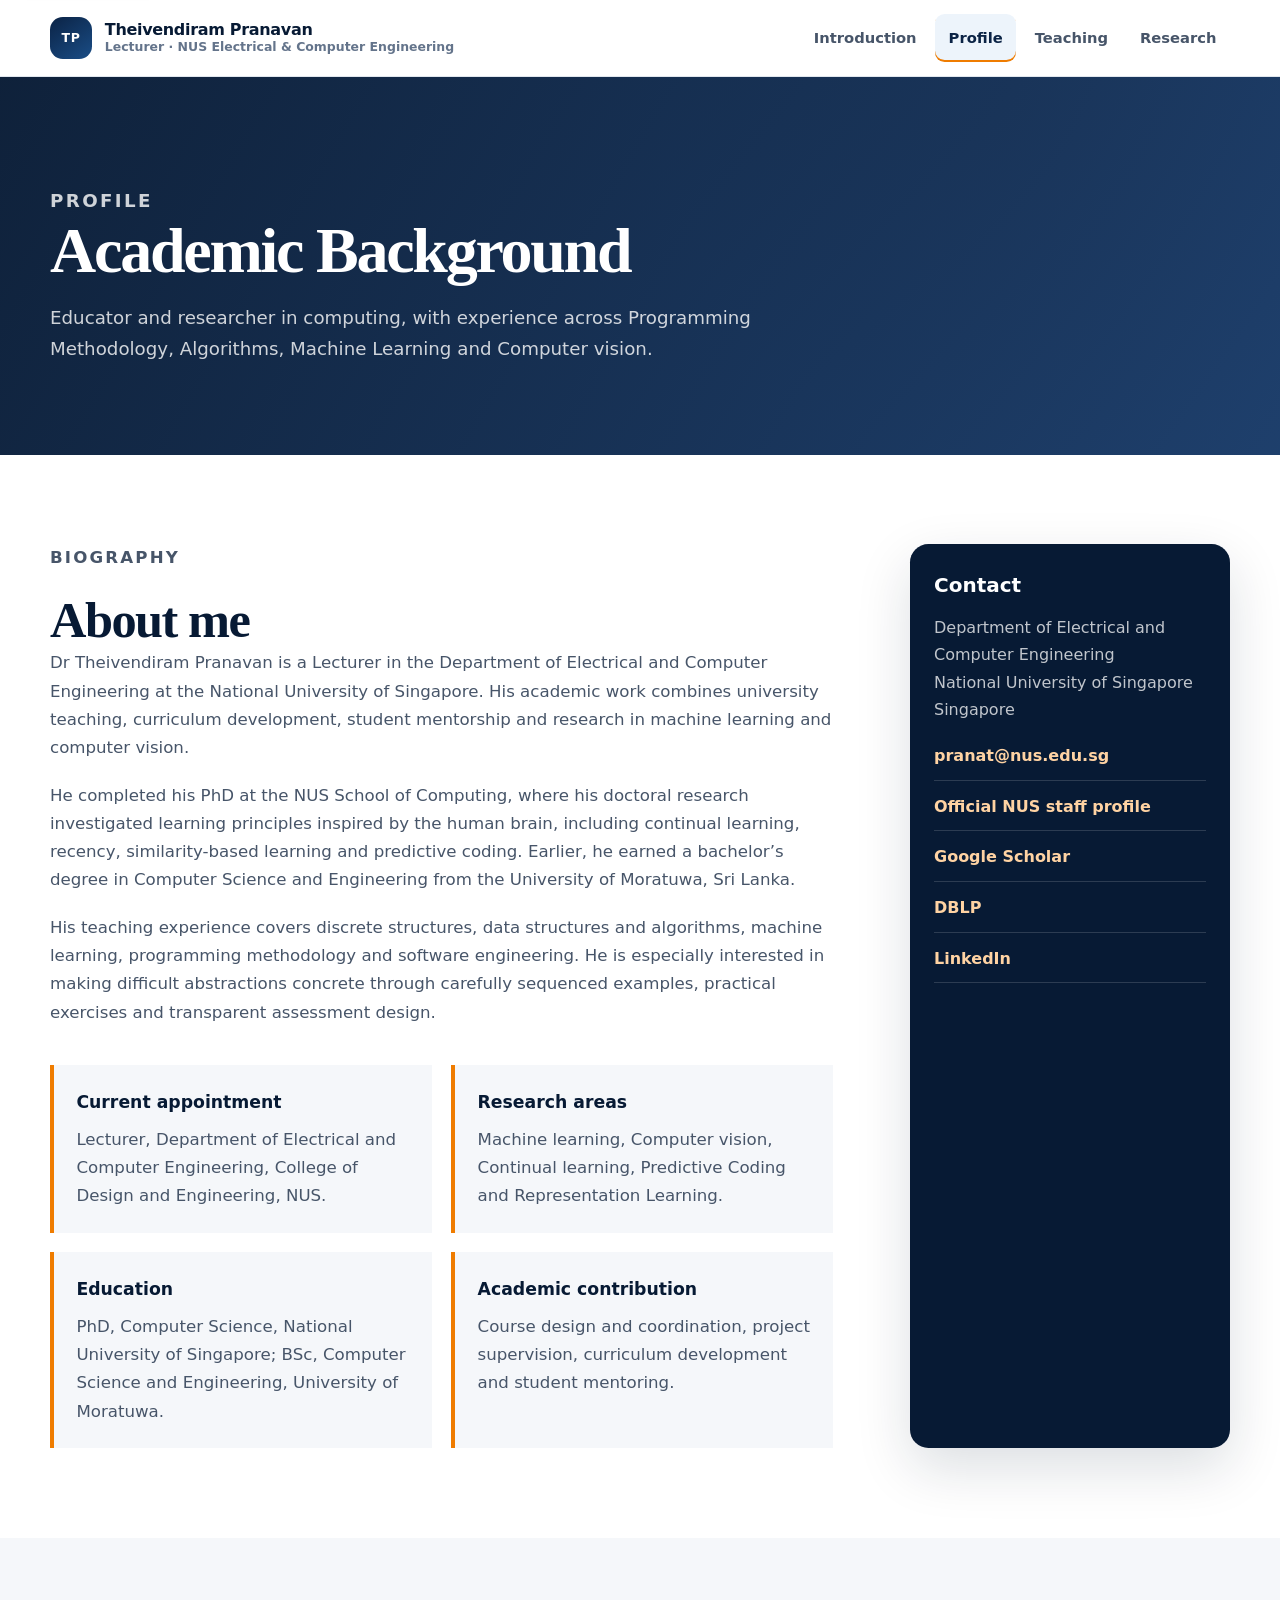
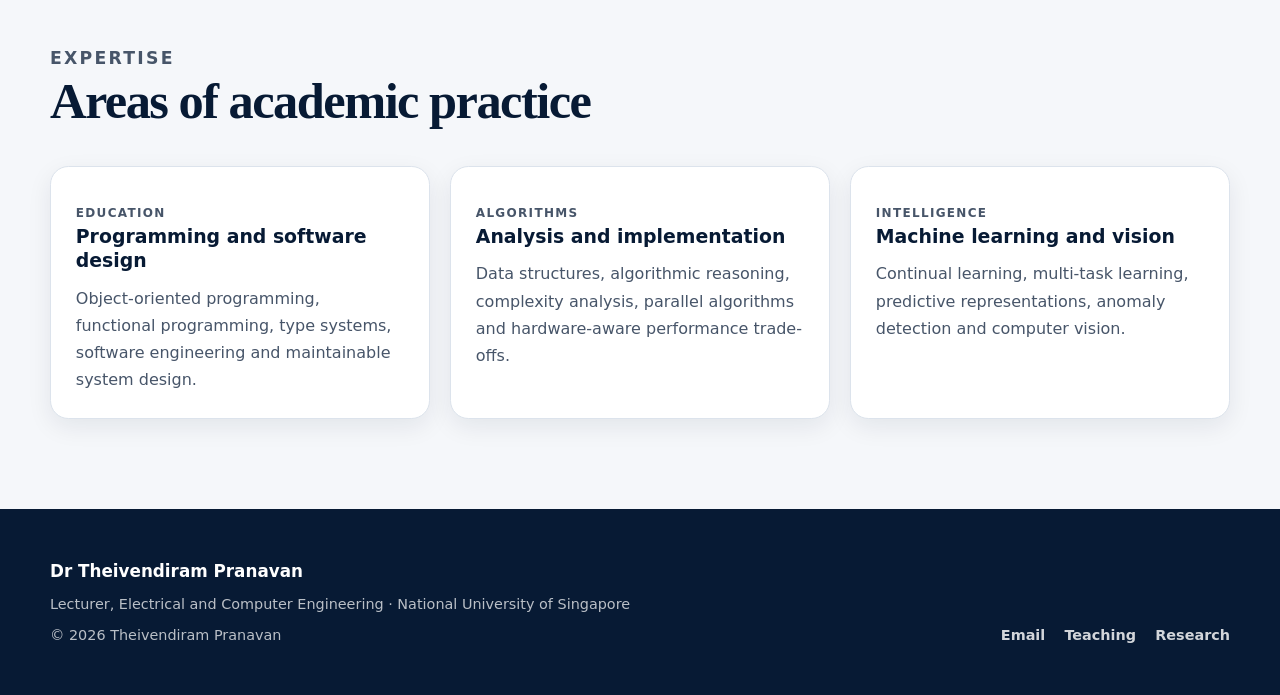
==== profile.html @ 9d2da306 "Update profile.html" ====
<!doctype html>
<html lang="en">
<head>
  <meta charset="utf-8">
  <meta name="viewport" content="width=device-width, initial-scale=1">
  <meta name="description" content="Profile, education and academic interests of Dr Theivendiram Pranavan, Lecturer at NUS ECE.">
  <title>Profile | Dr Theivendiram Pranavan</title>
  <link rel="stylesheet" href="assets/css/style.css">
  <script src="assets/js/site.js" defer></script>
</head>
<body>
  <a class="skip-link" href="#main-content">Skip to content</a>
  <header class="site-header">
    <div class="container header-inner">
      <a class="brand" href="index.html" aria-label="Theivendiram Pranavan home">
        <span class="brand-mark">TP</span>
        <span class="brand-text"><span class="brand-name">Theivendiram Pranavan</span><span class="brand-role">Lecturer · NUS Electrical &amp; Computer Engineering</span></span>
      </a>
      <button class="menu-button" type="button" data-menu-button aria-expanded="false" aria-controls="site-navigation">Menu</button>
      <nav class="site-nav" id="site-navigation" data-navigation aria-label="Primary navigation">
        <ul>
          <li><a href="index.html">Introduction</a></li>
          <li><a href="profile.html" aria-current="page">Profile</a></li>
          <li><a href="teaching.html">Teaching</a></li>
          <li><a href="research.html">Research</a></li>
        </ul>
      </nav>
    </div>
  </header>

  <main id="main-content">
    <section class="page-hero">
      <div class="container">
        <p class="eyebrow">Profile</p>
        <h1>Academic Background</h1>
        <p>Educator and researcher in computing, with experience across Programming Methodology, Algorithms, Machine
          Learning and Computer vision.</p>
      </div>
    </section>

    <section class="section">
      <div class="container profile-layout">
        <div class="prose">
          <p class="eyebrow">Biography</p>
          <h2 class="content-heading">About me</h2>
          <p>Dr Theivendiram Pranavan is a Lecturer in the Department of Electrical and Computer Engineering at the National University of Singapore. His academic work combines university teaching, curriculum development, student mentorship and research in machine learning and computer vision.</p>
          <p>He completed his PhD at the NUS School of Computing, where his doctoral research investigated learning principles inspired by the human brain, including continual learning, recency, similarity-based learning and predictive coding. Earlier, he earned a bachelor’s degree in Computer Science and Engineering from the University of Moratuwa, Sri Lanka.</p>
          <p>His teaching experience covers discrete structures, data structures and algorithms, machine learning, programming methodology and software engineering. He is especially interested in making difficult abstractions concrete through carefully sequenced examples, practical exercises and transparent assessment design.</p>

          <div class="detail-grid" style="margin-top: 2.4rem;">
            <article class="detail-block">
              <h3>Current appointment</h3>
              <p>Lecturer, Department of Electrical and Computer Engineering, College of Design and Engineering, NUS.</p>
            </article>
            <article class="detail-block">
              <h3>Research areas</h3>
              <p>Machine learning, Computer vision, Continual learning, Predictive Coding and Representation
                Learning.</p>
            </article>
            <article class="detail-block">
              <h3>Education</h3>
              <p>PhD, Computer Science, National University of Singapore; BSc, Computer Science and Engineering, University of Moratuwa.</p>
            </article>
            <article class="detail-block">
              <h3>Academic contribution</h3>
              <p>Course design and coordination, project supervision, curriculum development and student mentoring.</p>
            </article>
          </div>
        </div>

        <aside class="sidebar-card" aria-label="Contact and academic links">
          <h2>Contact</h2>
          <p>Department of Electrical and Computer Engineering<br>National University of Singapore<br>Singapore</p>
          <ul class="link-list">
            <li><a href="mailto:pranat@nus.edu.sg">pranat@nus.edu.sg</a></li>
            <li><a href="https://cde.nus.edu.sg/ece/staff/theivendiram-pranavan/" target="_blank" rel="noopener">Official NUS staff profile</a></li>
            <li><a href="https://scholar.google.com/citations?hl=en&amp;user=WfIEGTgAAAAJ" target="_blank" rel="noopener">Google Scholar</a></li>
            <li><a href="https://dblp.org/pid/181/5237" target="_blank" rel="noopener">DBLP</a></li>
            <li><a href="https://www.linkedin.com/in/pranavant/" target="_blank" rel="noopener">LinkedIn</a></li>
          </ul>
        </aside>
      </div>
    </section>

    <section class="section section-soft">
      <div class="container">
        <div class="section-heading">
          <p class="eyebrow">Expertise</p>
          <h2>Areas of academic practice</h2>
        </div>
        <div class="card-grid">
          <article class="card"><p class="card-kicker">Education</p><h3>Programming and software design</h3><p>Object-oriented programming, functional programming, type systems, software engineering and maintainable system design.</p></article>
          <article class="card"><p class="card-kicker">Algorithms</p><h3>Analysis and implementation</h3><p>Data structures, algorithmic reasoning, complexity analysis, parallel algorithms and hardware-aware performance trade-offs.</p></article>
          <article class="card"><p class="card-kicker">Intelligence</p><h3>Machine learning and vision</h3><p>Continual learning, multi-task learning, predictive representations, anomaly detection and computer vision.</p></article>
        </div>
      </div>
    </section>
  </main>

  <footer class="site-footer">
    <div class="container footer-grid">
      <div><strong>Dr Theivendiram Pranavan</strong><p>Lecturer, Electrical and Computer Engineering · National University of Singapore</p><p>© <span data-current-year>2026</span> Theivendiram Pranavan</p></div>
      <div class="footer-links"><a href="mailto:pranat@nus.edu.sg">Email</a><a href="teaching.html">Teaching</a><a href="research.html">Research</a></div>
    </div>
  </footer>
</body>
</html>
---- assets/css/style.css ----
:root {
  --navy-950: #071a34;
  --navy-900: #0b2345;
  --navy-800: #123564;
  --navy-700: #1a4d86;
  --orange-600: #d96a12;
  --orange-500: #ef7c00;
  --orange-100: #fff1df;
  --ink-900: #182230;
  --ink-700: #475569;
  --ink-500: #64748b;
  --line: #dce3ec;
  --surface: #ffffff;
  --surface-soft: #f5f7fa;
  --surface-blue: #edf4fb;
  --shadow-sm: 0 8px 24px rgba(7, 26, 52, 0.08);
  --shadow-lg: 0 20px 55px rgba(7, 26, 52, 0.14);
  --radius-sm: 0.75rem;
  --radius-md: 1.15rem;
  --radius-lg: 1.75rem;
  --max-width: 1180px;
}

* {
  box-sizing: border-box;
}

html {
  scroll-behavior: smooth;
}

body {
  margin: 0;
  background: var(--surface);
  color: var(--ink-900);
  font-family: Inter, ui-sans-serif, system-ui, -apple-system, BlinkMacSystemFont, "Segoe UI", sans-serif;
  font-size: 1rem;
  line-height: 1.7;
  text-rendering: optimizeLegibility;
}

img {
  display: block;
  max-width: 100%;
}

a {
  color: var(--navy-700);
  text-decoration-thickness: 0.08em;
  text-underline-offset: 0.18em;
}

a:hover {
  color: var(--orange-600);
}

button,
a {
  -webkit-tap-highlight-color: transparent;
}

:focus-visible {
  outline: 3px solid rgba(239, 124, 0, 0.55);
  outline-offset: 4px;
}

.skip-link {
  position: fixed;
  top: 0.75rem;
  left: 0.75rem;
  z-index: 1000;
  padding: 0.65rem 0.95rem;
  border-radius: 0.5rem;
  background: var(--surface);
  color: var(--navy-900);
  box-shadow: var(--shadow-sm);
  transform: translateY(-180%);
}

.skip-link:focus {
  transform: translateY(0);
}

.container {
  width: min(calc(100% - 2rem), var(--max-width));
  margin-inline: auto;
}

.site-header {
  position: sticky;
  top: 0;
  z-index: 100;
  border-bottom: 1px solid rgba(220, 227, 236, 0.85);
  background: rgba(255, 255, 255, 0.94);
  backdrop-filter: blur(14px);
}

.header-inner {
  min-height: 76px;
  display: flex;
  align-items: center;
  justify-content: space-between;
  gap: 2rem;
}

.brand {
  display: inline-flex;
  align-items: center;
  gap: 0.8rem;
  color: var(--navy-950);
  text-decoration: none;
}

.brand-mark {
  display: grid;
  width: 42px;
  height: 42px;
  place-items: center;
  border-radius: 0.8rem;
  background: linear-gradient(145deg, var(--navy-900), var(--navy-700));
  color: var(--surface);
  font-size: 0.78rem;
  font-weight: 800;
  letter-spacing: 0.06em;
}

.brand-text {
  display: grid;
  line-height: 1.16;
}

.brand-name {
  font-weight: 800;
  letter-spacing: -0.02em;
}

.brand-role {
  color: var(--ink-500);
  font-size: 0.78rem;
  font-weight: 600;
}

.menu-button {
  display: none;
  border: 1px solid var(--line);
  border-radius: 0.65rem;
  background: var(--surface);
  color: var(--navy-900);
  padding: 0.55rem 0.7rem;
  font: inherit;
  font-weight: 700;
}

.site-nav ul {
  display: flex;
  align-items: center;
  gap: 0.3rem;
  margin: 0;
  padding: 0;
  list-style: none;
}

.site-nav a {
  display: block;
  padding: 0.7rem 0.85rem;
  border-radius: 0.6rem;
  color: var(--ink-700);
  font-size: 0.92rem;
  font-weight: 700;
  text-decoration: none;
}

.site-nav a:hover,
.site-nav a[aria-current="page"] {
  background: var(--surface-blue);
  color: var(--navy-900);
}

.site-nav a[aria-current="page"] {
  box-shadow: inset 0 -2px 0 var(--orange-500);
}

.hero {
  position: relative;
  overflow: hidden;
  padding: clamp(4rem, 8vw, 7rem) 0;
  background:
    radial-gradient(circle at 88% 18%, rgba(239, 124, 0, 0.18), transparent 24rem),
    linear-gradient(135deg, var(--navy-950), var(--navy-800));
  color: var(--surface);
}

.hero::after {
  content: "";
  position: absolute;
  right: -9rem;
  bottom: -11rem;
  width: 30rem;
  height: 30rem;
  border: 1px solid rgba(255, 255, 255, 0.12);
  border-radius: 50%;
  box-shadow: 0 0 0 4rem rgba(255, 255, 255, 0.025), 0 0 0 8rem rgba(255, 255, 255, 0.02);
}

.hero-grid {
  position: relative;
  z-index: 1;
  display: grid;
  grid-template-columns: minmax(0, 1.45fr) minmax(280px, 0.75fr);
  align-items: center;
  gap: clamp(2.5rem, 6vw, 6rem);
}

.eyebrow {
  margin: 0 0 0.9rem;
  color: var(--orange-500);
  font-size: 0.82rem;
  font-weight: 800;
  letter-spacing: 0.13em;
  text-transform: uppercase;
}

.hero h1,
.page-hero h1 {
  margin: 0;
  font-family: Georgia, "Times New Roman", serif;
  font-weight: 700;
  letter-spacing: -0.035em;
  line-height: 1.05;
}

.hero h1 {
  max-width: 780px;
  font-size: clamp(2.7rem, 6vw, 5.25rem);
}

.hero-lead {
  max-width: 720px;
  margin: 1.45rem 0 0;
  color: rgba(255, 255, 255, 0.83);
  font-size: clamp(1.08rem, 2vw, 1.28rem);
}

.hero-actions,
.button-row {
  display: flex;
  flex-wrap: wrap;
  gap: 0.85rem;
  margin-top: 2rem;
}

.button {
  display: inline-flex;
  min-height: 46px;
  align-items: center;
  justify-content: center;
  gap: 0.45rem;
  padding: 0.72rem 1.08rem;
  border: 1px solid transparent;
  border-radius: 0.7rem;
  font-weight: 800;
  text-decoration: none;
  transition: transform 160ms ease, box-shadow 160ms ease, background 160ms ease;
}

.button:hover {
  transform: translateY(-2px);
}

.button-primary {
  background: var(--orange-500);
  color: var(--navy-950);
  box-shadow: 0 10px 28px rgba(239, 124, 0, 0.25);
}

.button-primary:hover {
  background: #ff9226;
  color: var(--navy-950);
}

.button-secondary {
  border-color: rgba(255, 255, 255, 0.32);
  background: rgba(255, 255, 255, 0.07);
  color: var(--surface);
}

.button-secondary:hover {
  background: rgba(255, 255, 255, 0.14);
  color: var(--surface);
}

.button-outline {
  border-color: var(--line);
  background: var(--surface);
  color: var(--navy-900);
}

.button-outline:hover {
  border-color: var(--navy-700);
  color: var(--navy-900);
  box-shadow: var(--shadow-sm);
}

.profile-frame {
  position: relative;
  justify-self: center;
  width: min(100%, 360px);
  padding: 0.75rem;
  border: 1px solid rgba(255, 255, 255, 0.18);
  border-radius: 2rem;
  background: rgba(255, 255, 255, 0.08);
  box-shadow: var(--shadow-lg);
}

.profile-frame::before {
  content: "";
  position: absolute;
  inset: -0.8rem auto auto -0.8rem;
  width: 5.2rem;
  height: 5.2rem;
  border-top: 4px solid var(--orange-500);
  border-left: 4px solid var(--orange-500);
  border-radius: 1.2rem 0 0 0;
}

.profile-frame img {
  width: 100%;
  aspect-ratio: 1;
  border-radius: 1.45rem;
  object-fit: cover;
  object-position: center top;
}

.section {
  padding: clamp(4rem, 7vw, 6.5rem) 0;
}

.section-soft {
  background: var(--surface-soft);
}

.section-blue {
  background: var(--surface-blue);
}

.section-heading {
  max-width: 760px;
  margin-bottom: 2.2rem;
}

.section-heading h2,
.content-heading {
  margin: 0;
  color: var(--navy-950);
  font-family: Georgia, "Times New Roman", serif;
  font-size: clamp(2rem, 4vw, 3.15rem);
  letter-spacing: -0.03em;
  line-height: 1.14;
}

.section-heading p,
.lead {
  margin: 1rem 0 0;
  color: var(--ink-700);
  font-size: 1.08rem;
}

.card-grid {
  display: grid;
  grid-template-columns: repeat(3, minmax(0, 1fr));
  gap: 1.25rem;
}

.card {
  height: 100%;
  padding: 1.55rem;
  border: 1px solid var(--line);
  border-radius: var(--radius-md);
  background: var(--surface);
  box-shadow: var(--shadow-sm);
}

.card-kicker {
  margin: 0 0 0.4rem;
  color: var(--orange-600);
  font-size: 0.75rem;
  font-weight: 850;
  letter-spacing: 0.11em;
  text-transform: uppercase;
}

.card h3 {
  margin: 0;
  color: var(--navy-950);
  font-size: 1.18rem;
  line-height: 1.3;
}

.card p {
  margin: 0.75rem 0 0;
  color: var(--ink-700);
}

.card-link {
  display: inline-block;
  margin-top: 1rem;
  font-weight: 800;
}

.split-layout {
  display: grid;
  grid-template-columns: minmax(0, 1.2fr) minmax(270px, 0.8fr);
  gap: clamp(2rem, 6vw, 5rem);
  align-items: start;
}

.focus-list,
.clean-list,
.link-list {
  margin: 0;
  padding: 0;
  list-style: none;
}

.focus-list {
  display: grid;
  gap: 0.85rem;
}

.focus-list li {
  position: relative;
  padding: 1rem 1rem 1rem 3.2rem;
  border: 1px solid var(--line);
  border-radius: 0.9rem;
  background: var(--surface);
}

.focus-list li::before {
  content: "";
  position: absolute;
  top: 1.25rem;
  left: 1.15rem;
  width: 0.7rem;
  height: 0.7rem;
  border: 4px solid var(--orange-100);
  border-radius: 50%;
  background: var(--orange-500);
}

.focus-list strong {
  display: block;
  color: var(--navy-950);
}

.page-hero {
  padding: clamp(3.6rem, 7vw, 6.2rem) 0;
  background:
    linear-gradient(120deg, rgba(7, 26, 52, 0.97), rgba(18, 53, 100, 0.95)),
    radial-gradient(circle at 80% 10%, rgba(239, 124, 0, 0.3), transparent 22rem);
  color: var(--surface);
}

.page-hero h1 {
  max-width: 850px;
  font-size: clamp(2.5rem, 5vw, 4.5rem);
}

.page-hero p {
  max-width: 760px;
  margin: 1.2rem 0 0;
  color: rgba(255, 255, 255, 0.8);
  font-size: 1.14rem;
}

.profile-layout {
  display: grid;
  grid-template-columns: minmax(0, 1fr) 320px;
  gap: clamp(2rem, 6vw, 5rem);
}

.prose p {
  margin: 0 0 1.2rem;
  color: var(--ink-700);
  font-size: 1.04rem;
}

.sidebar-card {
  position: sticky;
  top: 104px;
  padding: 1.5rem;
  border-radius: var(--radius-md);
  background: var(--navy-950);
  color: var(--surface);
  box-shadow: var(--shadow-lg);
}

.sidebar-card h2 {
  margin: 0;
  font-size: 1.25rem;
}

.sidebar-card p {
  margin: 0.75rem 0 0;
  color: rgba(255, 255, 255, 0.75);
}

.sidebar-card a {
  color: #ffd3a3;
}

.link-list {
  display: grid;
  gap: 0.75rem;
  margin-top: 1.2rem;
}

.link-list a {
  display: block;
  padding-bottom: 0.65rem;
  border-bottom: 1px solid rgba(255, 255, 255, 0.15);
  font-weight: 750;
  text-decoration: none;
}

.detail-grid {
  display: grid;
  grid-template-columns: repeat(2, minmax(0, 1fr));
  gap: 1.2rem;
}

.detail-block {
  padding: 1.4rem;
  border-left: 4px solid var(--orange-500);
  background: var(--surface-soft);
}

.detail-block h3 {
  margin: 0;
  color: var(--navy-950);
  font-size: 1.08rem;
}

.detail-block p {
  margin: 0.55rem 0 0;
  color: var(--ink-700);
}

.timeline {
  position: relative;
  display: grid;
  gap: 1.4rem;
  margin-top: 2rem;
}

.timeline::before {
  content: "";
  position: absolute;
  top: 0.6rem;
  bottom: 0.6rem;
  left: 9.75rem;
  width: 2px;
  background: var(--line);
}

.timeline-item {
  display: grid;
  grid-template-columns: 8rem minmax(0, 1fr);
  gap: 3.5rem;
  align-items: start;
}

.timeline-period {
  padding-top: 1.25rem;
  color: var(--navy-800);
  font-size: 0.9rem;
  font-weight: 850;
  text-align: right;
}

.timeline-content {
  position: relative;
  padding: 1.35rem 1.45rem;
  border: 1px solid var(--line);
  border-radius: var(--radius-md);
  background: var(--surface);
  box-shadow: var(--shadow-sm);
}

.timeline-content::before {
  content: "";
  position: absolute;
  top: 1.55rem;
  left: -2.75rem;
  width: 0.8rem;
  height: 0.8rem;
  border: 5px solid var(--surface);
  border-radius: 50%;
  background: var(--orange-500);
  box-shadow: 0 0 0 2px var(--orange-500);
}

.timeline-content h3 {
  margin: 0;
  color: var(--navy-950);
  font-size: 1.15rem;
}

.timeline-content p {
  margin: 0.45rem 0 0;
  color: var(--ink-700);
}

.module-list {
  display: grid;
  gap: 0.75rem;
  margin: 0.9rem 0 0;
  padding: 0;
  list-style: none;
}

.module-list li {
  padding: 0.85rem 0.95rem;
  border-radius: 0.75rem;
  background: var(--surface-soft);
}

.module-code {
  display: inline-block;
  min-width: 7rem;
  color: var(--navy-800);
  font-weight: 850;
}

.publication-list {
  display: grid;
  gap: 1rem;
  margin-top: 1.6rem;
}

.publication {
  display: grid;
  grid-template-columns: 5.2rem minmax(0, 1fr);
  gap: 1.25rem;
  padding: 1.35rem;
  border: 1px solid var(--line);
  border-radius: var(--radius-md);
  background: var(--surface);
  box-shadow: var(--shadow-sm);
}

.publication-year {
  color: var(--orange-600);
  font-size: 1.1rem;
  font-weight: 900;
}

.publication h3 {
  margin: 0;
  color: var(--navy-950);
  font-size: 1.08rem;
  line-height: 1.38;
}

.publication .authors,
.publication .venue {
  margin: 0.45rem 0 0;
  color: var(--ink-700);
  font-size: 0.95rem;
}

.publication .venue {
  font-style: italic;
}

.publication-links {
  display: flex;
  flex-wrap: wrap;
  gap: 0.65rem;
  margin-top: 0.8rem;
}

.publication-links a {
  padding: 0.35rem 0.6rem;
  border: 1px solid var(--line);
  border-radius: 0.45rem;
  font-size: 0.82rem;
  font-weight: 800;
  text-decoration: none;
}

.callout {
  padding: clamp(1.6rem, 4vw, 2.4rem);
  border-radius: var(--radius-lg);
  background: linear-gradient(135deg, var(--navy-950), var(--navy-800));
  color: var(--surface);
  box-shadow: var(--shadow-lg);
}

.callout h2 {
  margin: 0;
  font-family: Georgia, "Times New Roman", serif;
  font-size: clamp(1.75rem, 4vw, 2.7rem);
}

.callout p {
  max-width: 760px;
  margin: 0.85rem 0 0;
  color: rgba(255, 255, 255, 0.77);
}

.site-footer {
  padding: 3rem 0;
  background: var(--navy-950);
  color: rgba(255, 255, 255, 0.72);
}

.footer-grid {
  display: grid;
  grid-template-columns: 1fr auto;
  gap: 2rem;
  align-items: end;
}

.footer-grid strong {
  display: block;
  color: var(--surface);
  font-size: 1.05rem;
}

.footer-grid p {
  margin: 0.4rem 0 0;
  font-size: 0.9rem;
}

.footer-links {
  display: flex;
  flex-wrap: wrap;
  gap: 1.2rem;
}

.footer-links a {
  color: rgba(255, 255, 255, 0.82);
  font-size: 0.9rem;
  font-weight: 700;
  text-decoration: none;
}

@media (max-width: 900px) {
  .hero-grid,
  .split-layout,
  .profile-layout {
    grid-template-columns: 1fr;
  }

  .hero-copy {
    order: 2;
  }

  .profile-frame {
    order: 1;
    width: min(75vw, 310px);
    justify-self: start;
  }

  .card-grid {
    grid-template-columns: 1fr;
  }

  .sidebar-card {
    position: static;
  }
}

@media (max-width: 760px) {
  .header-inner {
    min-height: 68px;
  }

  .brand-role {
    display: none;
  }

  .menu-button {
    display: inline-flex;
  }

  .site-nav {
    position: absolute;
    top: calc(100% + 1px);
    right: 1rem;
    left: 1rem;
    display: none;
    padding: 0.65rem;
    border: 1px solid var(--line);
    border-radius: 0 0 1rem 1rem;
    background: var(--surface);
    box-shadow: var(--shadow-lg);
  }

  .site-nav.is-open {
    display: block;
  }

  .site-nav ul {
    display: grid;
  }

  .detail-grid {
    grid-template-columns: 1fr;
  }

  .timeline::before {
    left: 0.45rem;
  }

  .timeline-item {
    grid-template-columns: 1fr;
    gap: 0.45rem;
    padding-left: 2.2rem;
  }

  .timeline-period {
    padding: 0;
    text-align: left;
  }

  .timeline-content::before {
    top: 1.45rem;
    left: -2.15rem;
  }

  .publication {
    grid-template-columns: 1fr;
    gap: 0.3rem;
  }

  .footer-grid {
    grid-template-columns: 1fr;
  }
}

@media (prefers-reduced-motion: reduce) {
  html {
    scroll-behavior: auto;
  }

  *,
  *::before,
  *::after {
    animation-duration: 0.01ms !important;
    animation-iteration-count: 1 !important;
    transition-duration: 0.01ms !important;
  }
}

@media print {
  .site-header,
  .site-footer,
  .hero-actions,
  .button-row,
  .menu-button {
    display: none !important;
  }

  body {
    color: #000;
  }

  .page-hero,
  .hero {
    padding: 2rem 0;
    background: none;
    color: #000;
  }

  .page-hero p,
  .hero-lead {
    color: #333;
  }

  .card,
  .timeline-content,
  .publication {
    box-shadow: none;
    break-inside: avoid;
  }
}
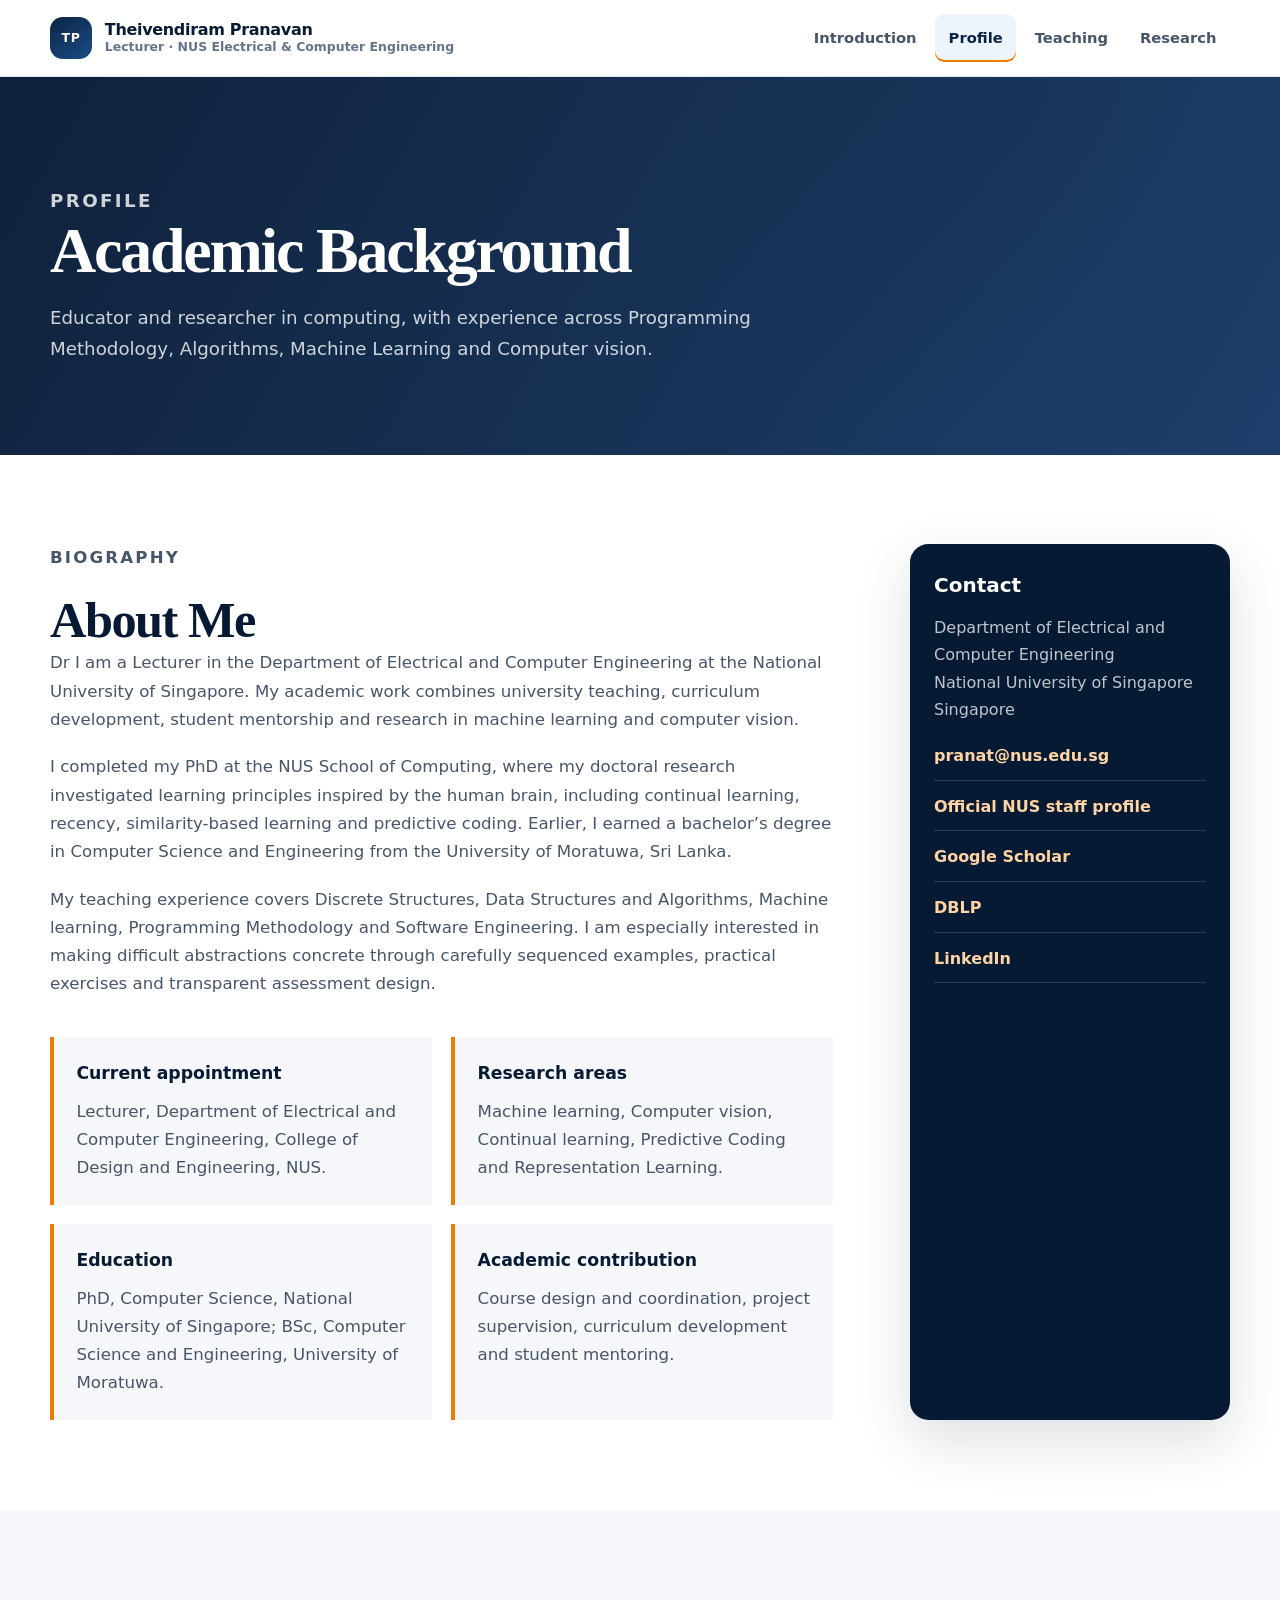
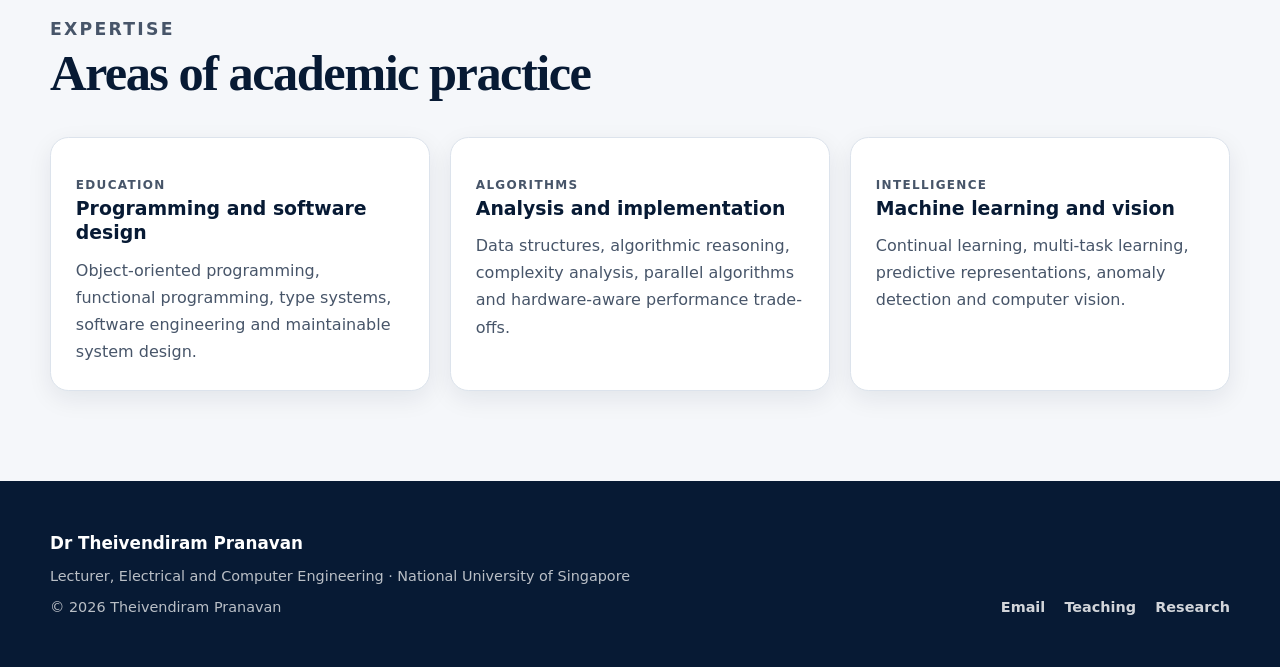
==== commit c9af9500: "Update profile.html" ====
--- a/profile.html
+++ b/profile.html
@@ -42,10 +42,16 @@
       <div class="container profile-layout">
         <div class="prose">
           <p class="eyebrow">Biography</p>
-          <h2 class="content-heading">About me</h2>
-          <p>Dr Theivendiram Pranavan is a Lecturer in the Department of Electrical and Computer Engineering at the National University of Singapore. His academic work combines university teaching, curriculum development, student mentorship and research in machine learning and computer vision.</p>
-          <p>He completed his PhD at the NUS School of Computing, where his doctoral research investigated learning principles inspired by the human brain, including continual learning, recency, similarity-based learning and predictive coding. Earlier, he earned a bachelor’s degree in Computer Science and Engineering from the University of Moratuwa, Sri Lanka.</p>
-          <p>His teaching experience covers discrete structures, data structures and algorithms, machine learning, programming methodology and software engineering. He is especially interested in making difficult abstractions concrete through carefully sequenced examples, practical exercises and transparent assessment design.</p>
+          <h2 class="content-heading">About Me</h2>
+          <p>Dr I am a Lecturer in the Department of Electrical and Computer Engineering at the National University
+            of Singapore. My academic work combines university teaching, curriculum development, student mentorship
+            and research in machine learning and computer vision.</p>
+          <p>I completed my PhD at the NUS School of Computing, where my doctoral research investigated learning
+            principles inspired by the human brain, including continual learning, recency, similarity-based learning
+            and predictive coding. Earlier, I earned a bachelor’s degree in Computer Science and Engineering from the University of Moratuwa, Sri Lanka.</p>
+          <p>My teaching experience covers Discrete Structures, Data Structures and Algorithms, Machine learning,
+            Programming Methodology and Software Engineering. I am especially interested in making difficult
+            abstractions concrete through carefully sequenced examples, practical exercises and transparent assessment design.</p>
 
           <div class="detail-grid" style="margin-top: 2.4rem;">
             <article class="detail-block">
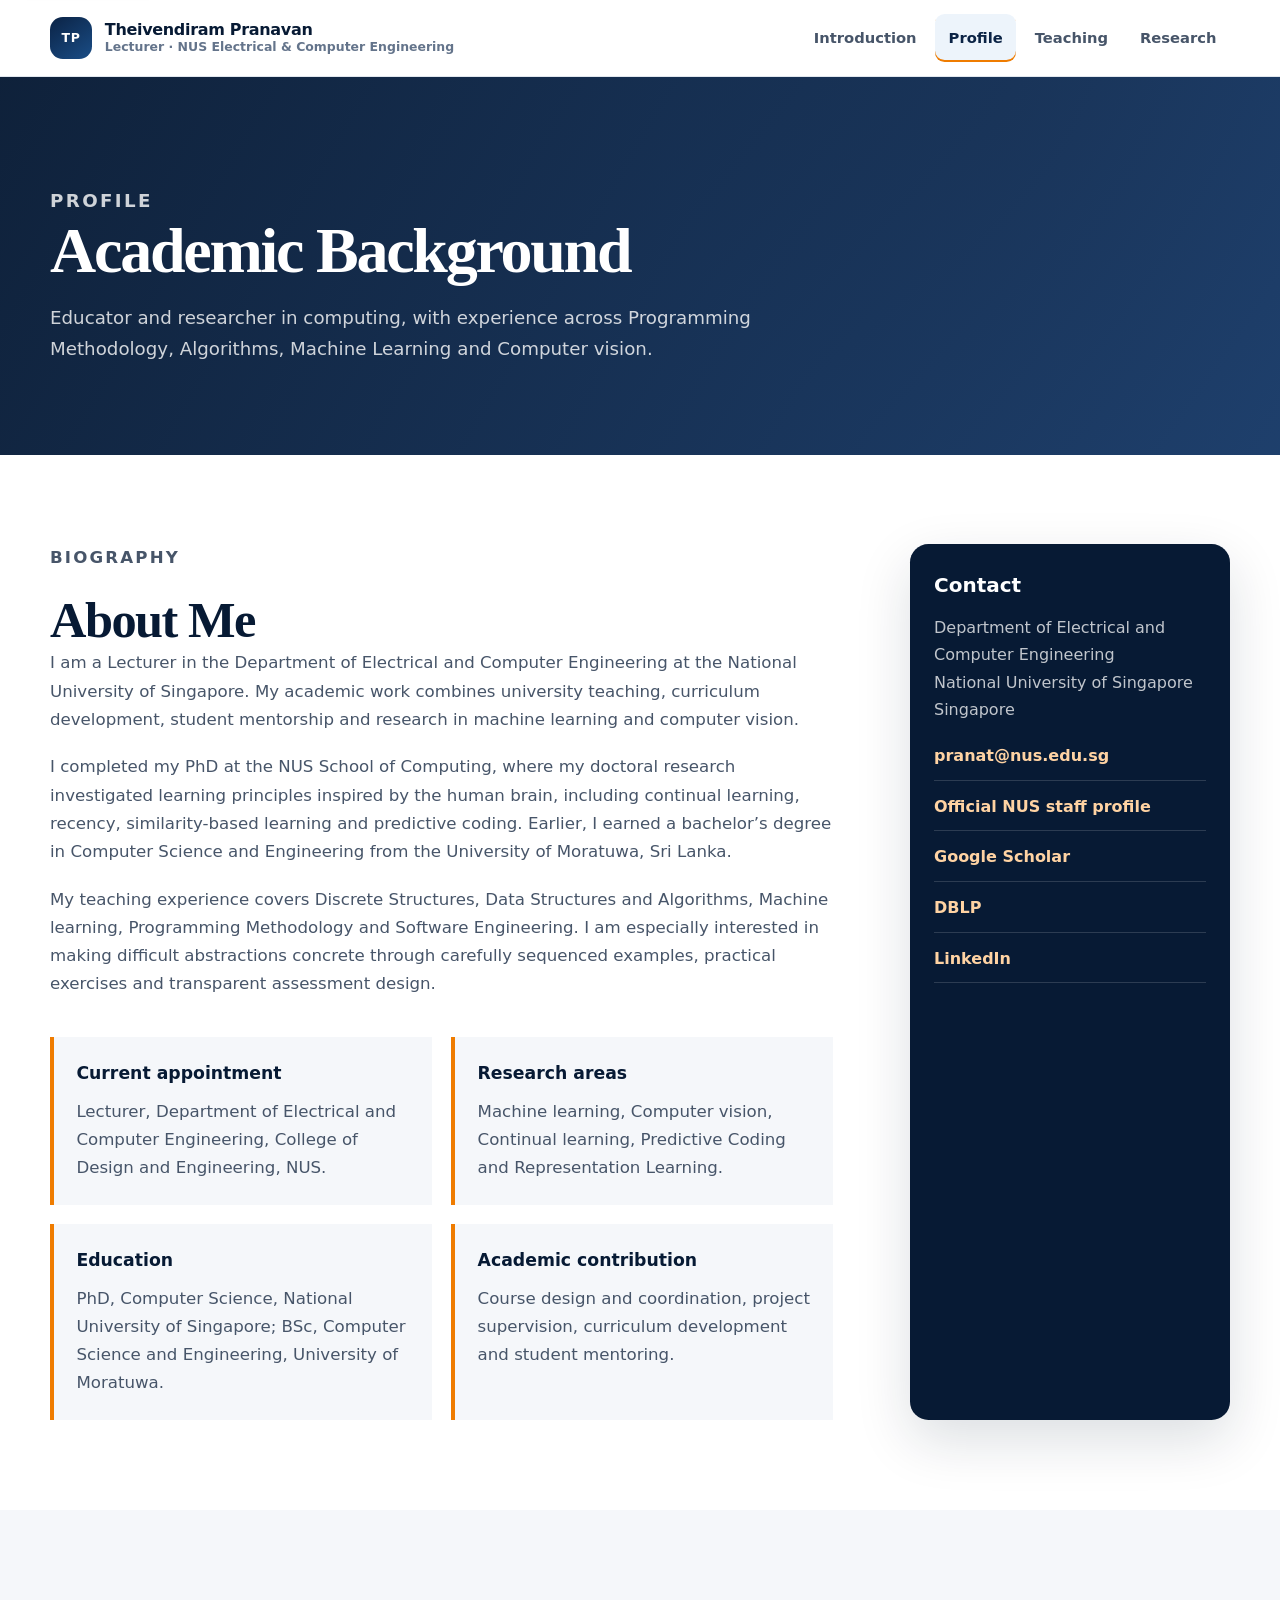
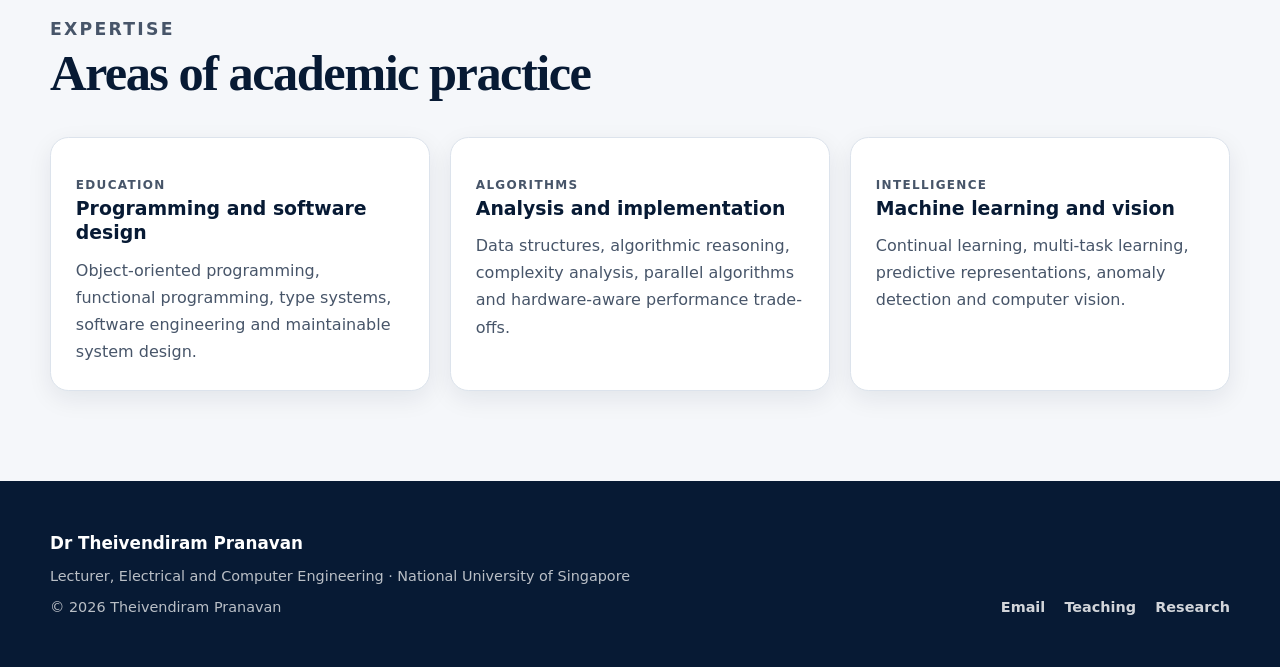
==== commit ee4f0121: "Fix profile.html" ====
--- a/profile.html
+++ b/profile.html
@@ -43,7 +43,7 @@
         <div class="prose">
           <p class="eyebrow">Biography</p>
           <h2 class="content-heading">About Me</h2>
-          <p>Dr I am a Lecturer in the Department of Electrical and Computer Engineering at the National University
+          <p>I am a Lecturer in the Department of Electrical and Computer Engineering at the National University
             of Singapore. My academic work combines university teaching, curriculum development, student mentorship
             and research in machine learning and computer vision.</p>
           <p>I completed my PhD at the NUS School of Computing, where my doctoral research investigated learning
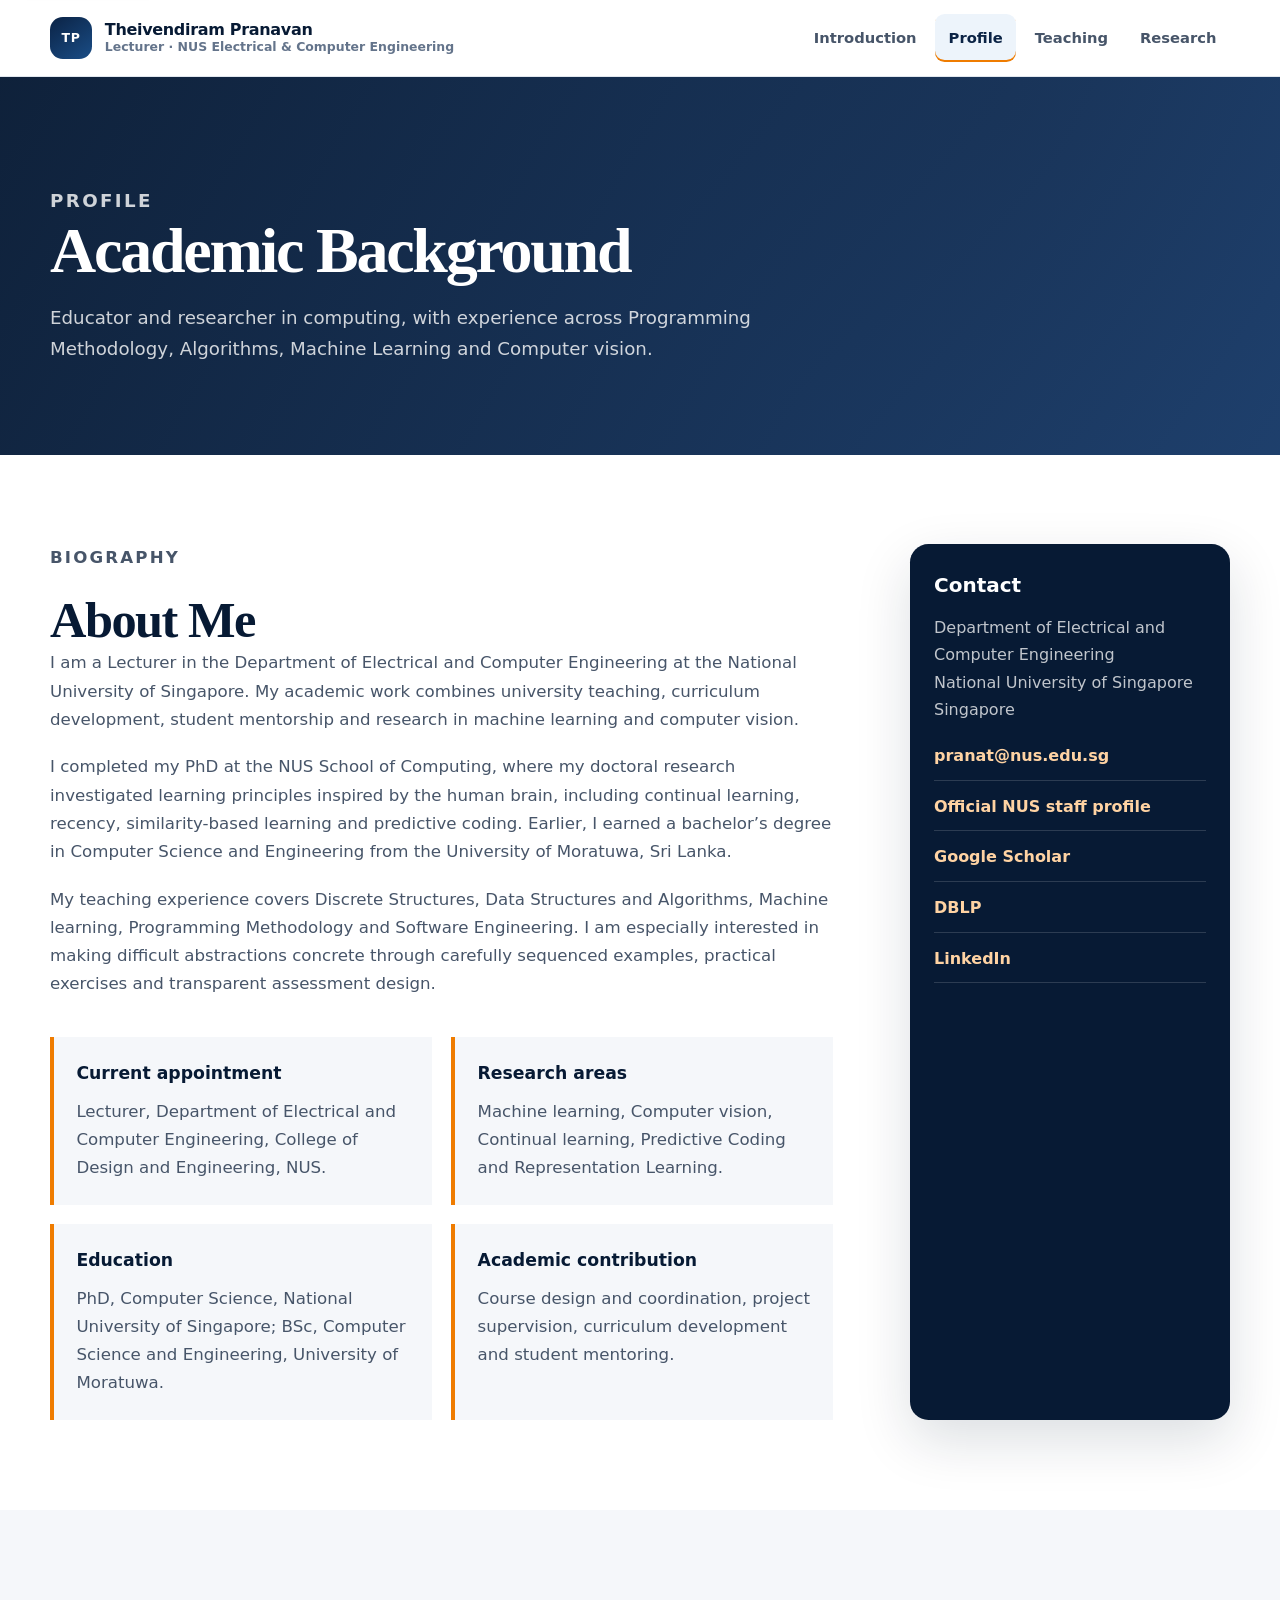
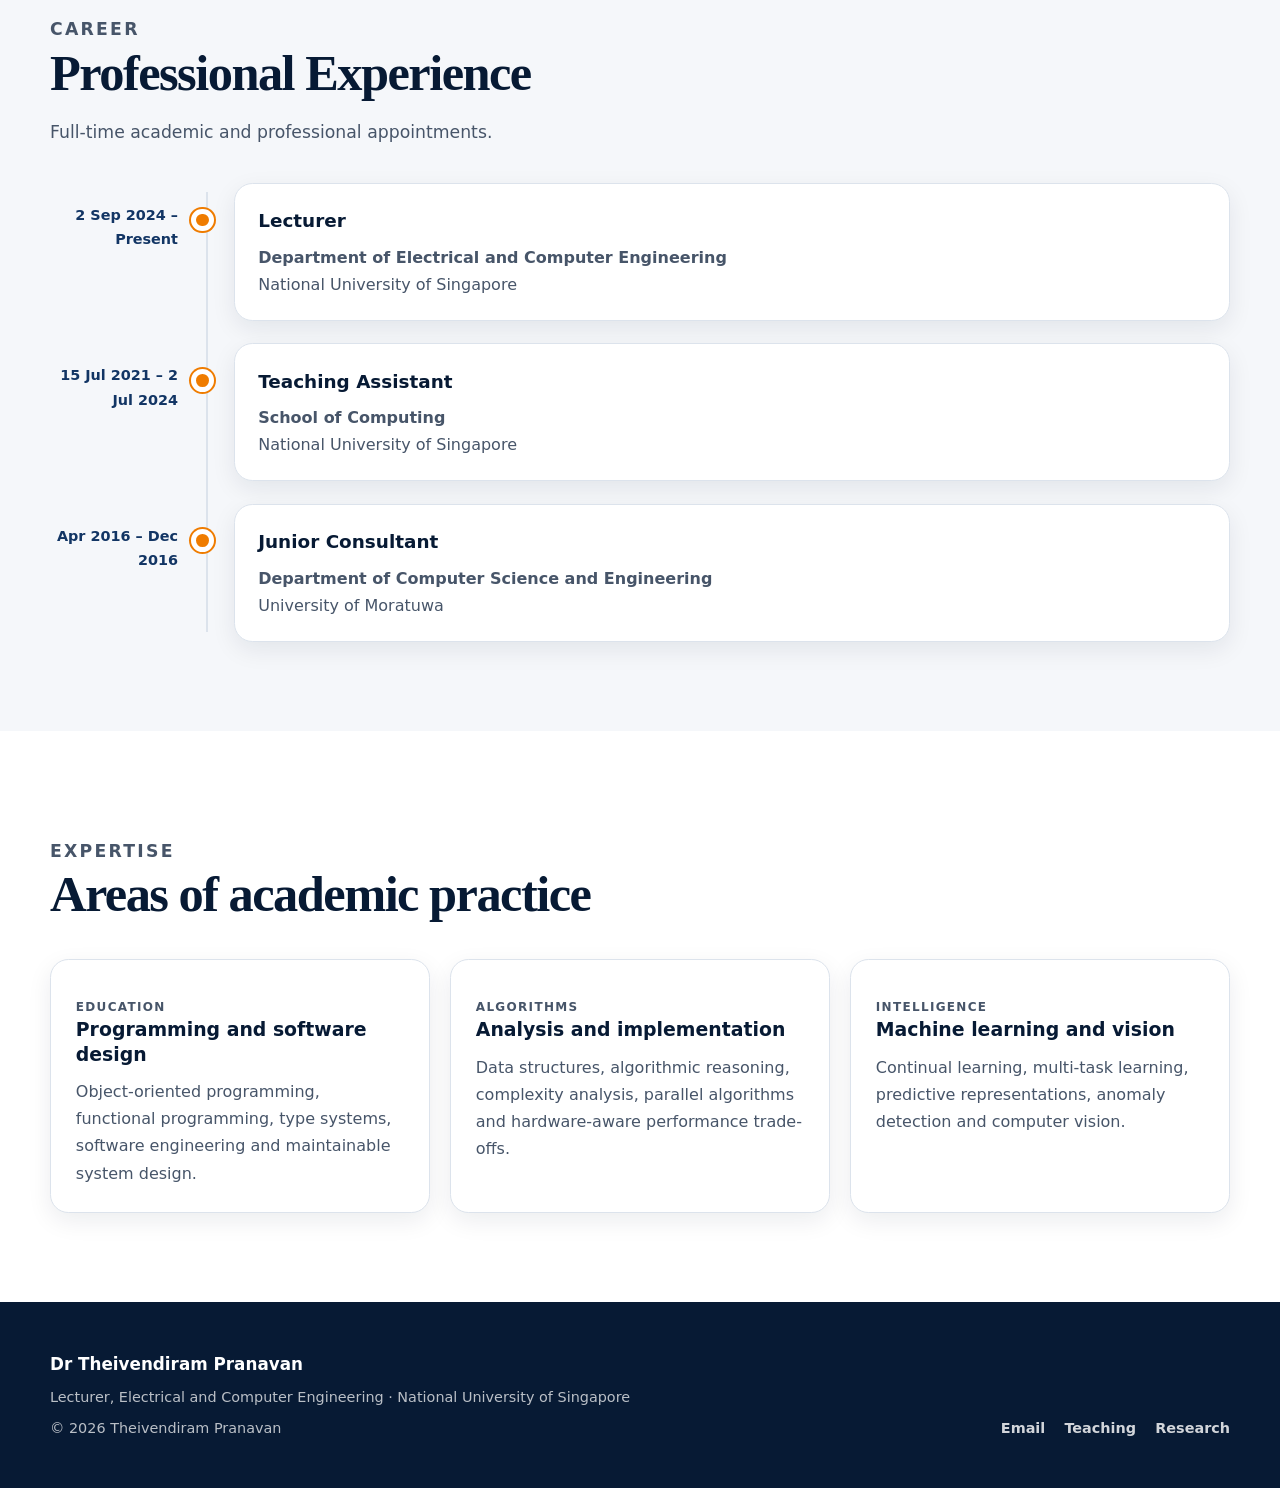
==== commit 44a90673: "Update profile.html with employment timeline" ====
--- a/profile.html
+++ b/profile.html
@@ -9,105 +9,147 @@
   <script src="assets/js/site.js" defer></script>
 </head>
 <body>
-  <a class="skip-link" href="#main-content">Skip to content</a>
-  <header class="site-header">
-    <div class="container header-inner">
-      <a class="brand" href="index.html" aria-label="Theivendiram Pranavan home">
-        <span class="brand-mark">TP</span>
-        <span class="brand-text"><span class="brand-name">Theivendiram Pranavan</span><span class="brand-role">Lecturer · NUS Electrical &amp; Computer Engineering</span></span>
-      </a>
-      <button class="menu-button" type="button" data-menu-button aria-expanded="false" aria-controls="site-navigation">Menu</button>
-      <nav class="site-nav" id="site-navigation" data-navigation aria-label="Primary navigation">
-        <ul>
-          <li><a href="index.html">Introduction</a></li>
-          <li><a href="profile.html" aria-current="page">Profile</a></li>
-          <li><a href="teaching.html">Teaching</a></li>
-          <li><a href="research.html">Research</a></li>
-        </ul>
-      </nav>
+<a class="skip-link" href="#main-content">Skip to content</a>
+<header class="site-header">
+  <div class="container header-inner">
+    <a class="brand" href="index.html" aria-label="Theivendiram Pranavan home">
+      <span class="brand-mark">TP</span>
+      <span class="brand-text"><span class="brand-name">Theivendiram Pranavan</span><span class="brand-role">Lecturer · NUS Electrical &amp; Computer Engineering</span></span>
+    </a>
+    <button class="menu-button" type="button" data-menu-button aria-expanded="false" aria-controls="site-navigation">Menu</button>
+    <nav class="site-nav" id="site-navigation" data-navigation aria-label="Primary navigation">
+      <ul>
+        <li><a href="index.html">Introduction</a></li>
+        <li><a href="profile.html" aria-current="page">Profile</a></li>
+        <li><a href="teaching.html">Teaching</a></li>
+        <li><a href="research.html">Research</a></li>
+      </ul>
+    </nav>
+  </div>
+</header>
+<main id="main-content">
+  <section class="page-hero">
+    <div class="container">
+      <p class="eyebrow">Profile</p>
+      <h1>Academic Background</h1>
+      <p>Educator and researcher in computing, with experience across Programming Methodology, Algorithms, Machine
+        Learning and Computer vision.</p>
     </div>
-  </header>
-
-  <main id="main-content">
-    <section class="page-hero">
-      <div class="container">
-        <p class="eyebrow">Profile</p>
-        <h1>Academic Background</h1>
-        <p>Educator and researcher in computing, with experience across Programming Methodology, Algorithms, Machine
-          Learning and Computer vision.</p>
-      </div>
-    </section>
-
-    <section class="section">
-      <div class="container profile-layout">
-        <div class="prose">
-          <p class="eyebrow">Biography</p>
-          <h2 class="content-heading">About Me</h2>
-          <p>I am a Lecturer in the Department of Electrical and Computer Engineering at the National University
-            of Singapore. My academic work combines university teaching, curriculum development, student mentorship
-            and research in machine learning and computer vision.</p>
-          <p>I completed my PhD at the NUS School of Computing, where my doctoral research investigated learning
-            principles inspired by the human brain, including continual learning, recency, similarity-based learning
-            and predictive coding. Earlier, I earned a bachelor’s degree in Computer Science and Engineering from the University of Moratuwa, Sri Lanka.</p>
-          <p>My teaching experience covers Discrete Structures, Data Structures and Algorithms, Machine learning,
-            Programming Methodology and Software Engineering. I am especially interested in making difficult
-            abstractions concrete through carefully sequenced examples, practical exercises and transparent assessment design.</p>
-
-          <div class="detail-grid" style="margin-top: 2.4rem;">
-            <article class="detail-block">
-              <h3>Current appointment</h3>
-              <p>Lecturer, Department of Electrical and Computer Engineering, College of Design and Engineering, NUS.</p>
-            </article>
-            <article class="detail-block">
-              <h3>Research areas</h3>
-              <p>Machine learning, Computer vision, Continual learning, Predictive Coding and Representation
-                Learning.</p>
-            </article>
-            <article class="detail-block">
-              <h3>Education</h3>
-              <p>PhD, Computer Science, National University of Singapore; BSc, Computer Science and Engineering, University of Moratuwa.</p>
-            </article>
-            <article class="detail-block">
-              <h3>Academic contribution</h3>
-              <p>Course design and coordination, project supervision, curriculum development and student mentoring.</p>
-            </article>
-          </div>
-        </div>
-
-        <aside class="sidebar-card" aria-label="Contact and academic links">
-          <h2>Contact</h2>
-          <p>Department of Electrical and Computer Engineering<br>National University of Singapore<br>Singapore</p>
-          <ul class="link-list">
-            <li><a href="mailto:pranat@nus.edu.sg">pranat@nus.edu.sg</a></li>
-            <li><a href="https://cde.nus.edu.sg/ece/staff/theivendiram-pranavan/" target="_blank" rel="noopener">Official NUS staff profile</a></li>
-            <li><a href="https://scholar.google.com/citations?hl=en&amp;user=WfIEGTgAAAAJ" target="_blank" rel="noopener">Google Scholar</a></li>
-            <li><a href="https://dblp.org/pid/181/5237" target="_blank" rel="noopener">DBLP</a></li>
-            <li><a href="https://www.linkedin.com/in/pranavant/" target="_blank" rel="noopener">LinkedIn</a></li>
-          </ul>
-        </aside>
-      </div>
-    </section>
-
-    <section class="section section-soft">
-      <div class="container">
-        <div class="section-heading">
-          <p class="eyebrow">Expertise</p>
-          <h2>Areas of academic practice</h2>
-        </div>
-        <div class="card-grid">
-          <article class="card"><p class="card-kicker">Education</p><h3>Programming and software design</h3><p>Object-oriented programming, functional programming, type systems, software engineering and maintainable system design.</p></article>
-          <article class="card"><p class="card-kicker">Algorithms</p><h3>Analysis and implementation</h3><p>Data structures, algorithmic reasoning, complexity analysis, parallel algorithms and hardware-aware performance trade-offs.</p></article>
-          <article class="card"><p class="card-kicker">Intelligence</p><h3>Machine learning and vision</h3><p>Continual learning, multi-task learning, predictive representations, anomaly detection and computer vision.</p></article>
+  </section>
+  <section class="section">
+    <div class="container profile-layout">
+      <div class="prose">
+        <p class="eyebrow">Biography</p>
+        <h2 class="content-heading">About Me</h2>
+        <p>I am a Lecturer in the Department of Electrical and Computer Engineering at the National University
+          of Singapore. My academic work combines university teaching, curriculum development, student mentorship
+          and research in machine learning and computer vision.</p>
+        <p>I completed my PhD at the NUS School of Computing, where my doctoral research investigated learning
+          principles inspired by the human brain, including continual learning, recency, similarity-based learning
+          and predictive coding. Earlier, I earned a bachelor’s degree in Computer Science and Engineering from the University of Moratuwa, Sri Lanka.</p>
+        <p>My teaching experience covers Discrete Structures, Data Structures and Algorithms, Machine learning,
+          Programming Methodology and Software Engineering. I am especially interested in making difficult
+          abstractions concrete through carefully sequenced examples, practical exercises and transparent assessment design.</p>
+        <div class="detail-grid" style="margin-top: 2.4rem;">
+          <article class="detail-block">
+            <h3>Current appointment</h3>
+            <p>Lecturer, Department of Electrical and Computer Engineering, College of Design and Engineering, NUS.</p>
+          </article>
+          <article class="detail-block">
+            <h3>Research areas</h3>
+            <p>Machine learning, Computer vision, Continual learning, Predictive Coding and Representation
+              Learning.</p>
+          </article>
+          <article class="detail-block">
+            <h3>Education</h3>
+            <p>PhD, Computer Science, National University of Singapore; BSc, Computer Science and Engineering, University of Moratuwa.</p>
+          </article>
+          <article class="detail-block">
+            <h3>Academic contribution</h3>
+            <p>Course design and coordination, project supervision, curriculum development and student mentoring.</p>
+          </article>
         </div>
       </div>
-    </section>
-  </main>
+      <aside class="sidebar-card" aria-label="Contact and academic links">
+        <h2>Contact</h2>
+        <p>Department of Electrical and Computer Engineering<br>National University of Singapore<br>Singapore</p>
+        <ul class="link-list">
+          <li><a href="mailto:pranat@nus.edu.sg">pranat@nus.edu.sg</a></li>
+          <li><a href="https://cde.nus.edu.sg/ece/staff/theivendiram-pranavan/" target="_blank" rel="noopener">Official NUS staff profile</a></li>
+          <li><a href="https://scholar.google.com/citations?hl=en&amp;user=WfIEGTgAAAAJ" target="_blank" rel="noopener">Google Scholar</a></li>
+          <li><a href="https://dblp.org/pid/181/5237" target="_blank" rel="noopener">DBLP</a></li>
+          <li><a href="https://www.linkedin.com/in/pranavant/" target="_blank" rel="noopener">LinkedIn</a></li>
+        </ul>
+      </aside>
+    </div>
+  </section>
 
-  <footer class="site-footer">
-    <div class="container footer-grid">
-      <div><strong>Dr Theivendiram Pranavan</strong><p>Lecturer, Electrical and Computer Engineering · National University of Singapore</p><p>© <span data-current-year>2026</span> Theivendiram Pranavan</p></div>
-      <div class="footer-links"><a href="mailto:pranat@nus.edu.sg">Email</a><a href="teaching.html">Teaching</a><a href="research.html">Research</a></div>
+  <section class="section section-soft" aria-labelledby="experience-heading">
+    <div class="container">
+      <div class="section-heading">
+        <p class="eyebrow">Career</p>
+        <h2 id="experience-heading">Professional Experience</h2>
+        <p>Full-time academic and professional appointments.</p>
+      </div>
+
+      <div class="timeline">
+        <article class="timeline-item">
+          <div class="timeline-period">
+            <time datetime="2024-09-02">2 Sep 2024</time> – Present
+          </div>
+          <div class="timeline-content">
+            <h3>Lecturer</h3>
+            <p><strong>Department of Electrical and Computer Engineering</strong><br>
+              National University of Singapore</p>
+          </div>
+        </article>
+
+        <article class="timeline-item">
+          <div class="timeline-period">
+            <time datetime="2021-07-15">15 Jul 2021</time> –
+            <time datetime="2024-07-02">2 Jul 2024</time>
+          </div>
+          <div class="timeline-content">
+            <h3>Teaching Assistant</h3>
+            <p><strong>School of Computing</strong><br>
+              National University of Singapore</p>
+          </div>
+        </article>
+
+        <article class="timeline-item">
+          <div class="timeline-period">
+            <time datetime="2016-04">Apr 2016</time> –
+            <time datetime="2016-12">Dec 2016</time>
+          </div>
+          <div class="timeline-content">
+            <h3>Junior Consultant</h3>
+            <p><strong>Department of Computer Science and Engineering</strong><br>
+              University of Moratuwa</p>
+          </div>
+        </article>
+      </div>
     </div>
-  </footer>
+  </section>
+
+  <section class="section">
+    <div class="container">
+      <div class="section-heading">
+        <p class="eyebrow">Expertise</p>
+        <h2>Areas of academic practice</h2>
+      </div>
+      <div class="card-grid">
+        <article class="card"><p class="card-kicker">Education</p><h3>Programming and software design</h3><p>Object-oriented programming, functional programming, type systems, software engineering and maintainable system design.</p></article>
+        <article class="card"><p class="card-kicker">Algorithms</p><h3>Analysis and implementation</h3><p>Data structures, algorithmic reasoning, complexity analysis, parallel algorithms and hardware-aware performance trade-offs.</p></article>
+        <article class="card"><p class="card-kicker">Intelligence</p><h3>Machine learning and vision</h3><p>Continual learning, multi-task learning, predictive representations, anomaly detection and computer vision.</p></article>
+      </div>
+    </div>
+  </section>
+</main>
+<footer class="site-footer">
+  <div class="container footer-grid">
+    <div><strong>Dr Theivendiram Pranavan</strong><p>Lecturer, Electrical and Computer Engineering · National University of Singapore</p><p>© <span data-current-year>2026</span> Theivendiram Pranavan</p></div>
+    <div class="footer-links"><a href="mailto:pranat@nus.edu.sg">Email</a><a href="teaching.html">Teaching</a><a href="research.html">Research</a></div>
+  </div>
+</footer>
 </body>
 </html>
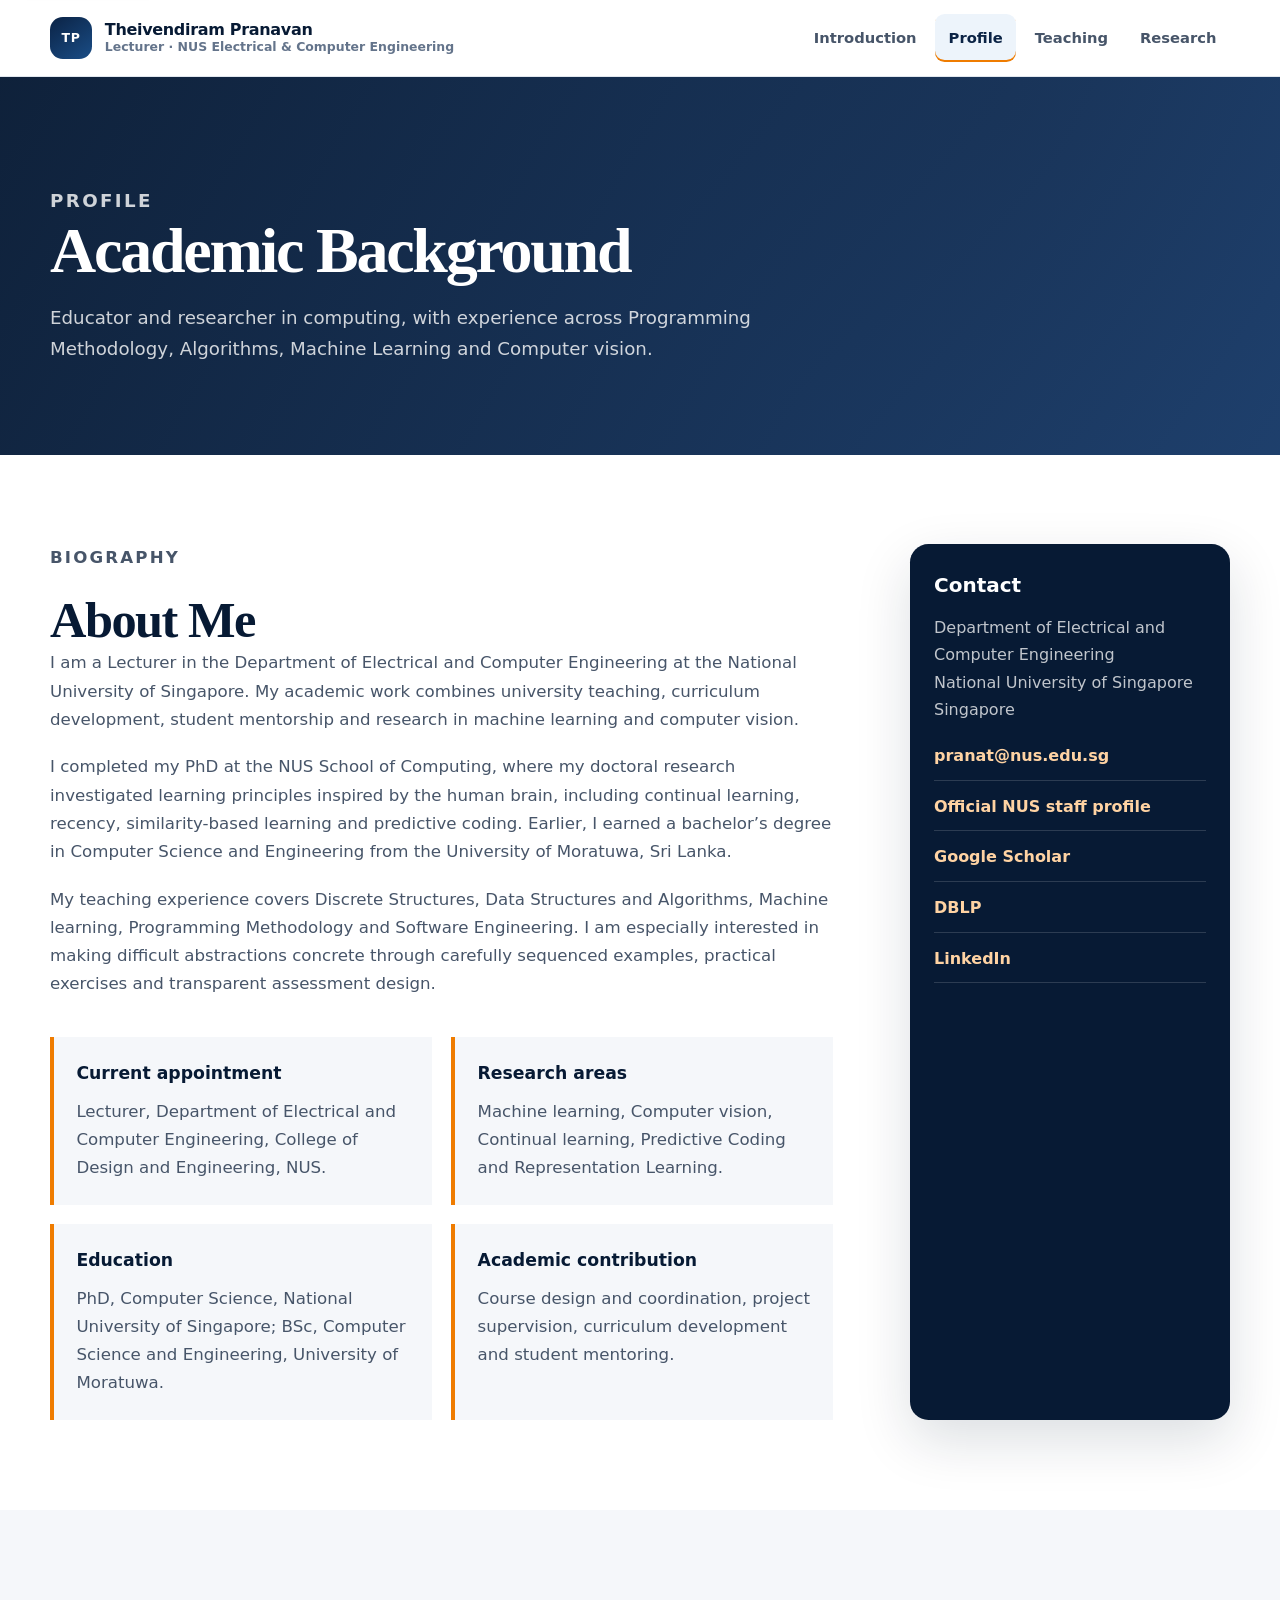
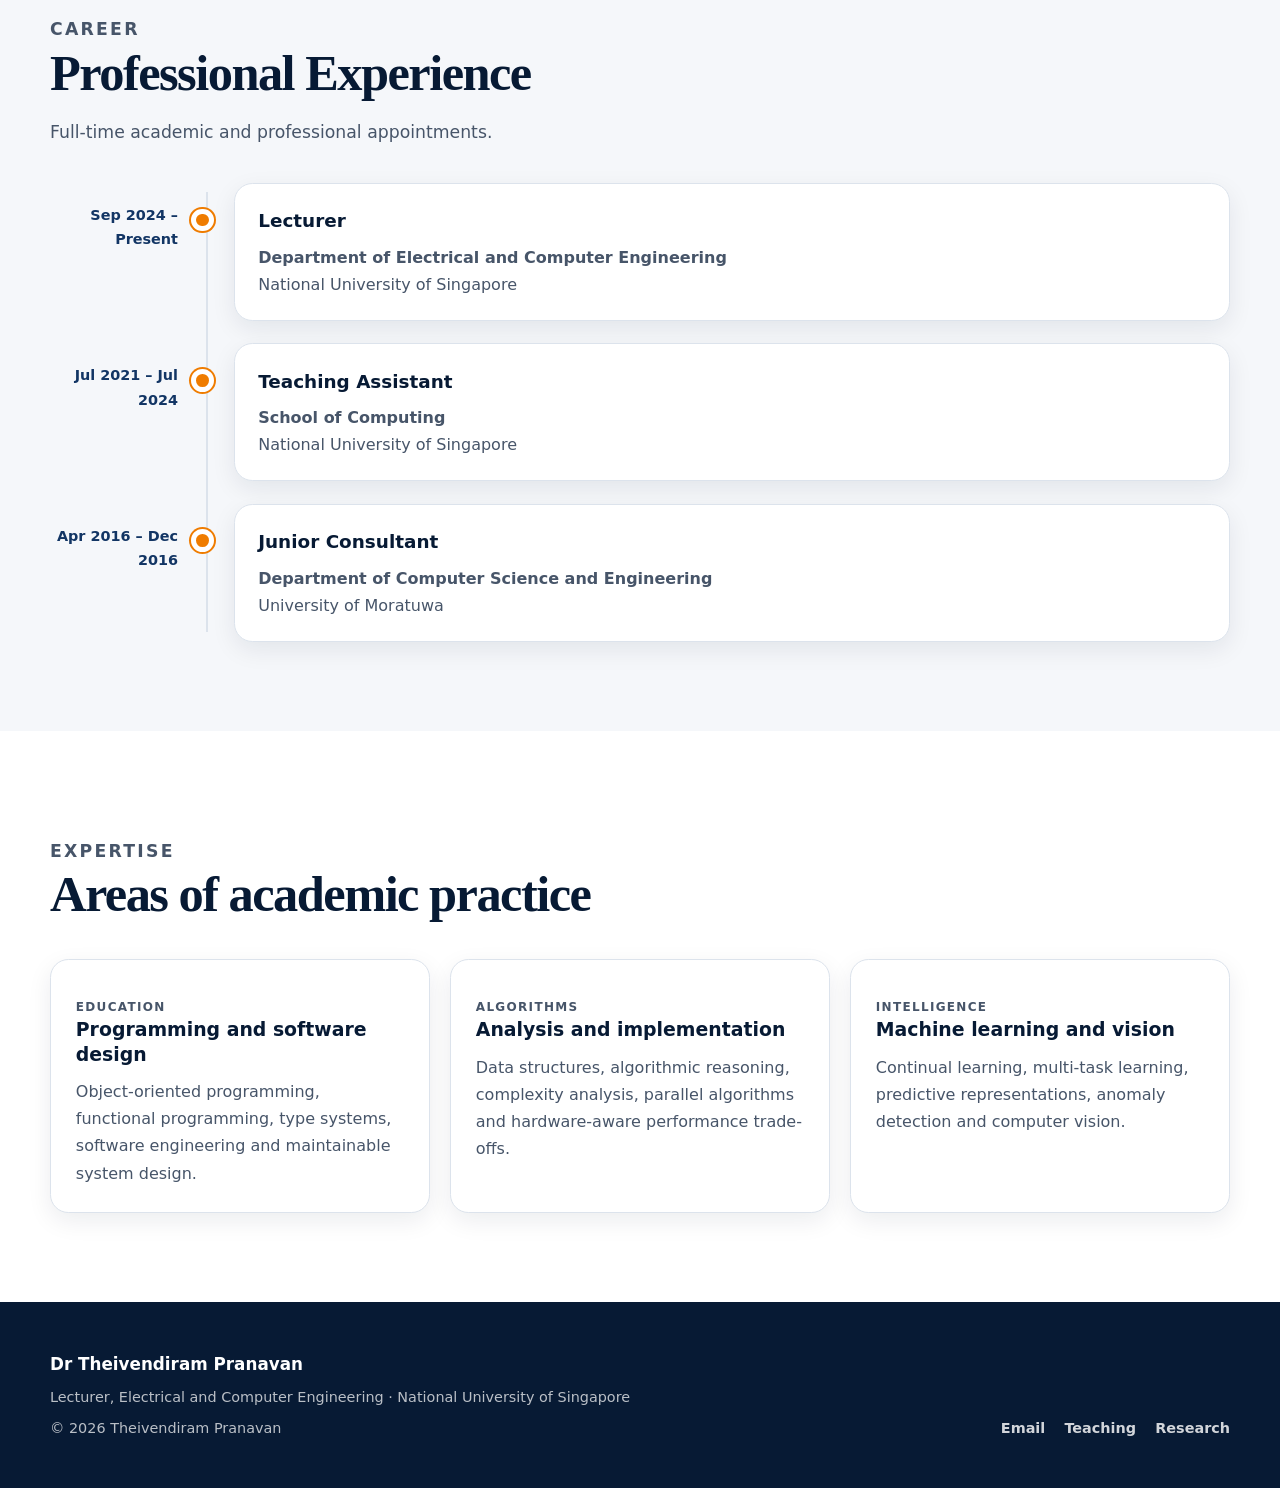
==== commit fec44f18: "Update timeline with month and year only" ====
--- a/profile.html
+++ b/profile.html
@@ -95,7 +95,7 @@
       <div class="timeline">
         <article class="timeline-item">
           <div class="timeline-period">
-            <time datetime="2024-09-02">2 Sep 2024</time> – Present
+            <time datetime="2024-09-02">Sep 2024</time> – Present
           </div>
           <div class="timeline-content">
             <h3>Lecturer</h3>
@@ -106,8 +106,8 @@
 
         <article class="timeline-item">
           <div class="timeline-period">
-            <time datetime="2021-07-15">15 Jul 2021</time> –
-            <time datetime="2024-07-02">2 Jul 2024</time>
+            <time datetime="2021-07-15">Jul 2021</time> –
+            <time datetime="2024-07-02">Jul 2024</time>
           </div>
           <div class="timeline-content">
             <h3>Teaching Assistant</h3>
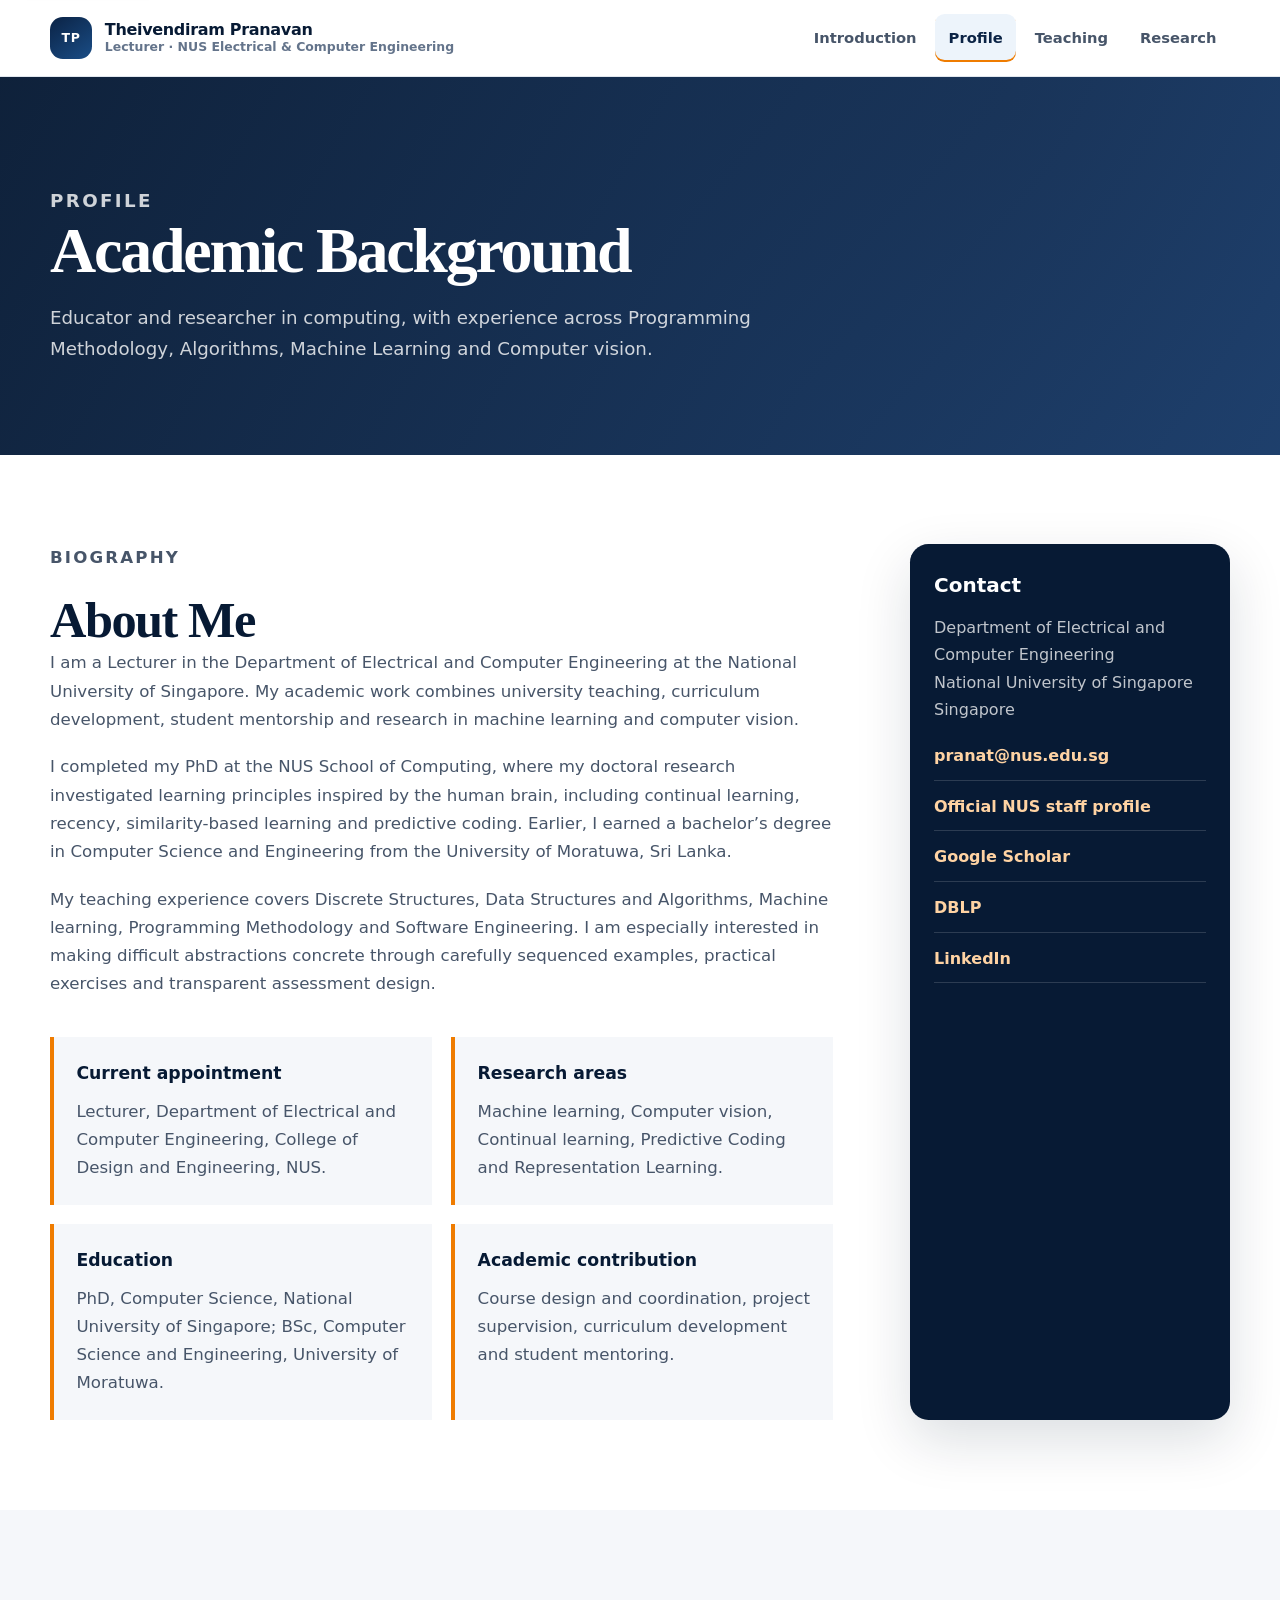
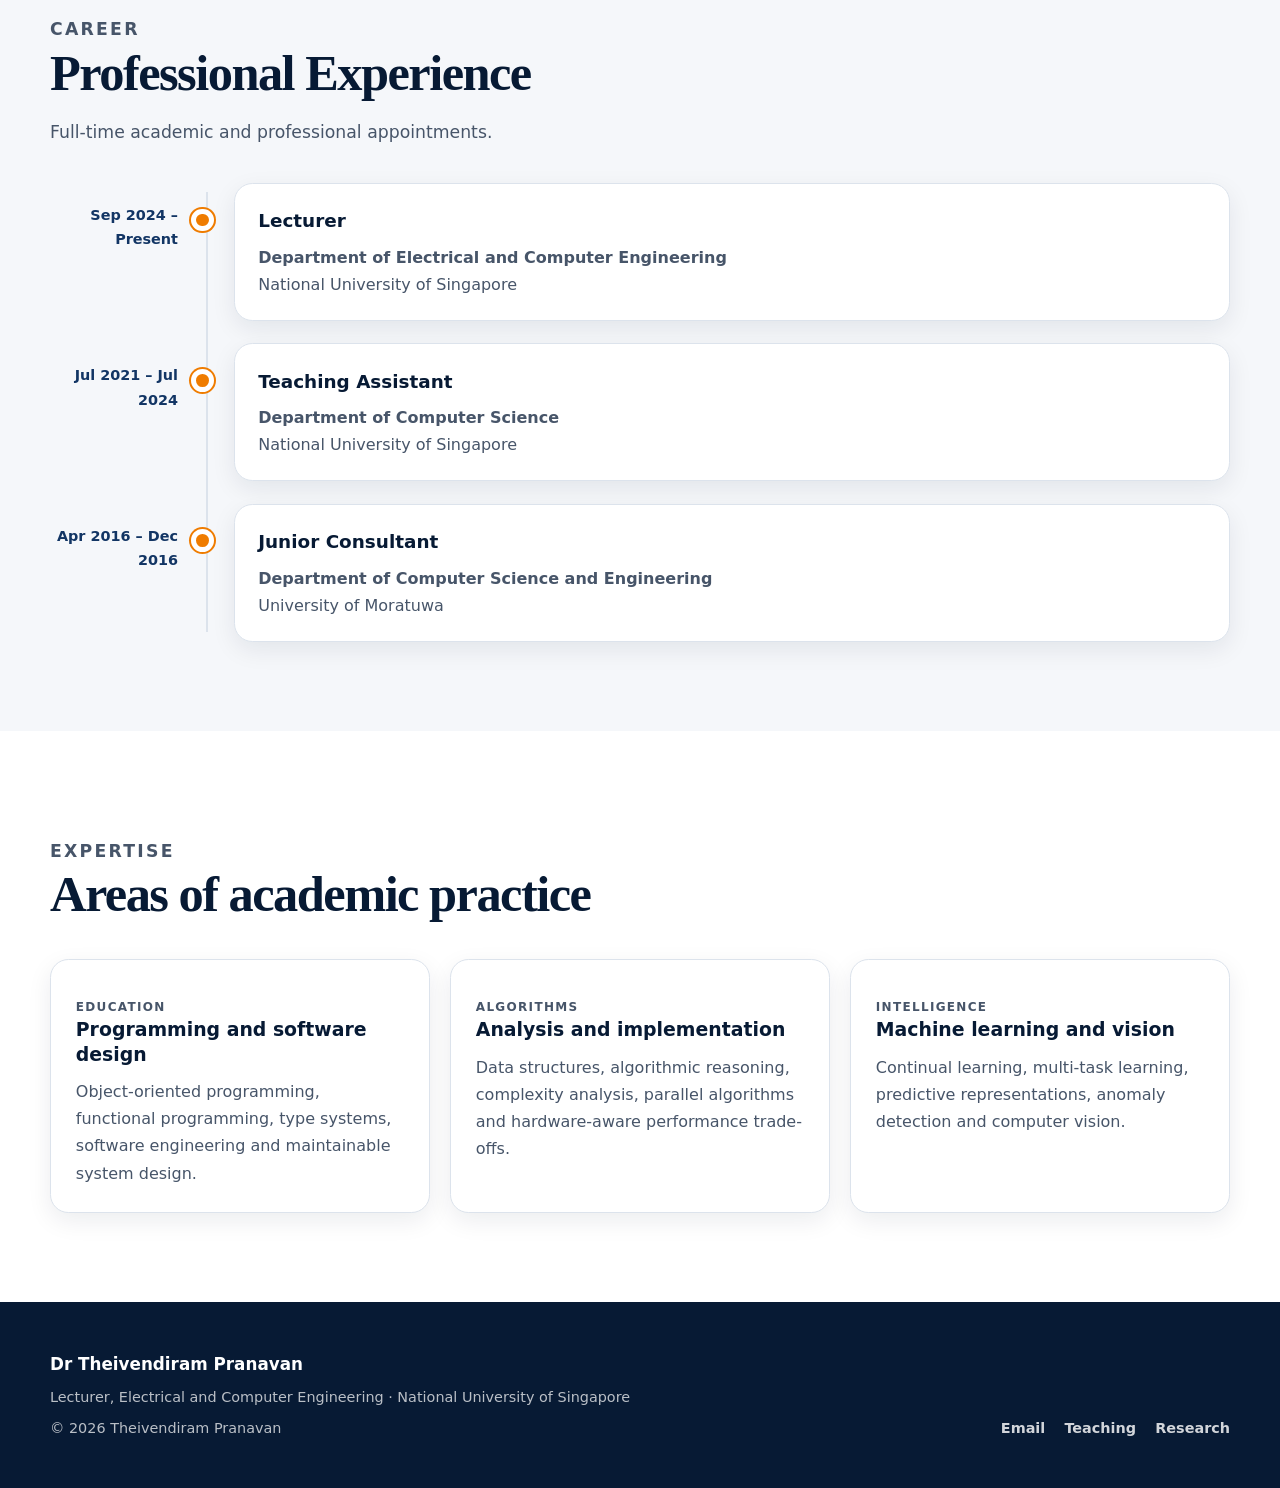
==== commit 600d7f6d: "Update department information" ====
--- a/profile.html
+++ b/profile.html
@@ -111,7 +111,7 @@
           </div>
           <div class="timeline-content">
             <h3>Teaching Assistant</h3>
-            <p><strong>School of Computing</strong><br>
+            <p><strong>Department of Computer Science</strong><br>
               National University of Singapore</p>
           </div>
         </article>
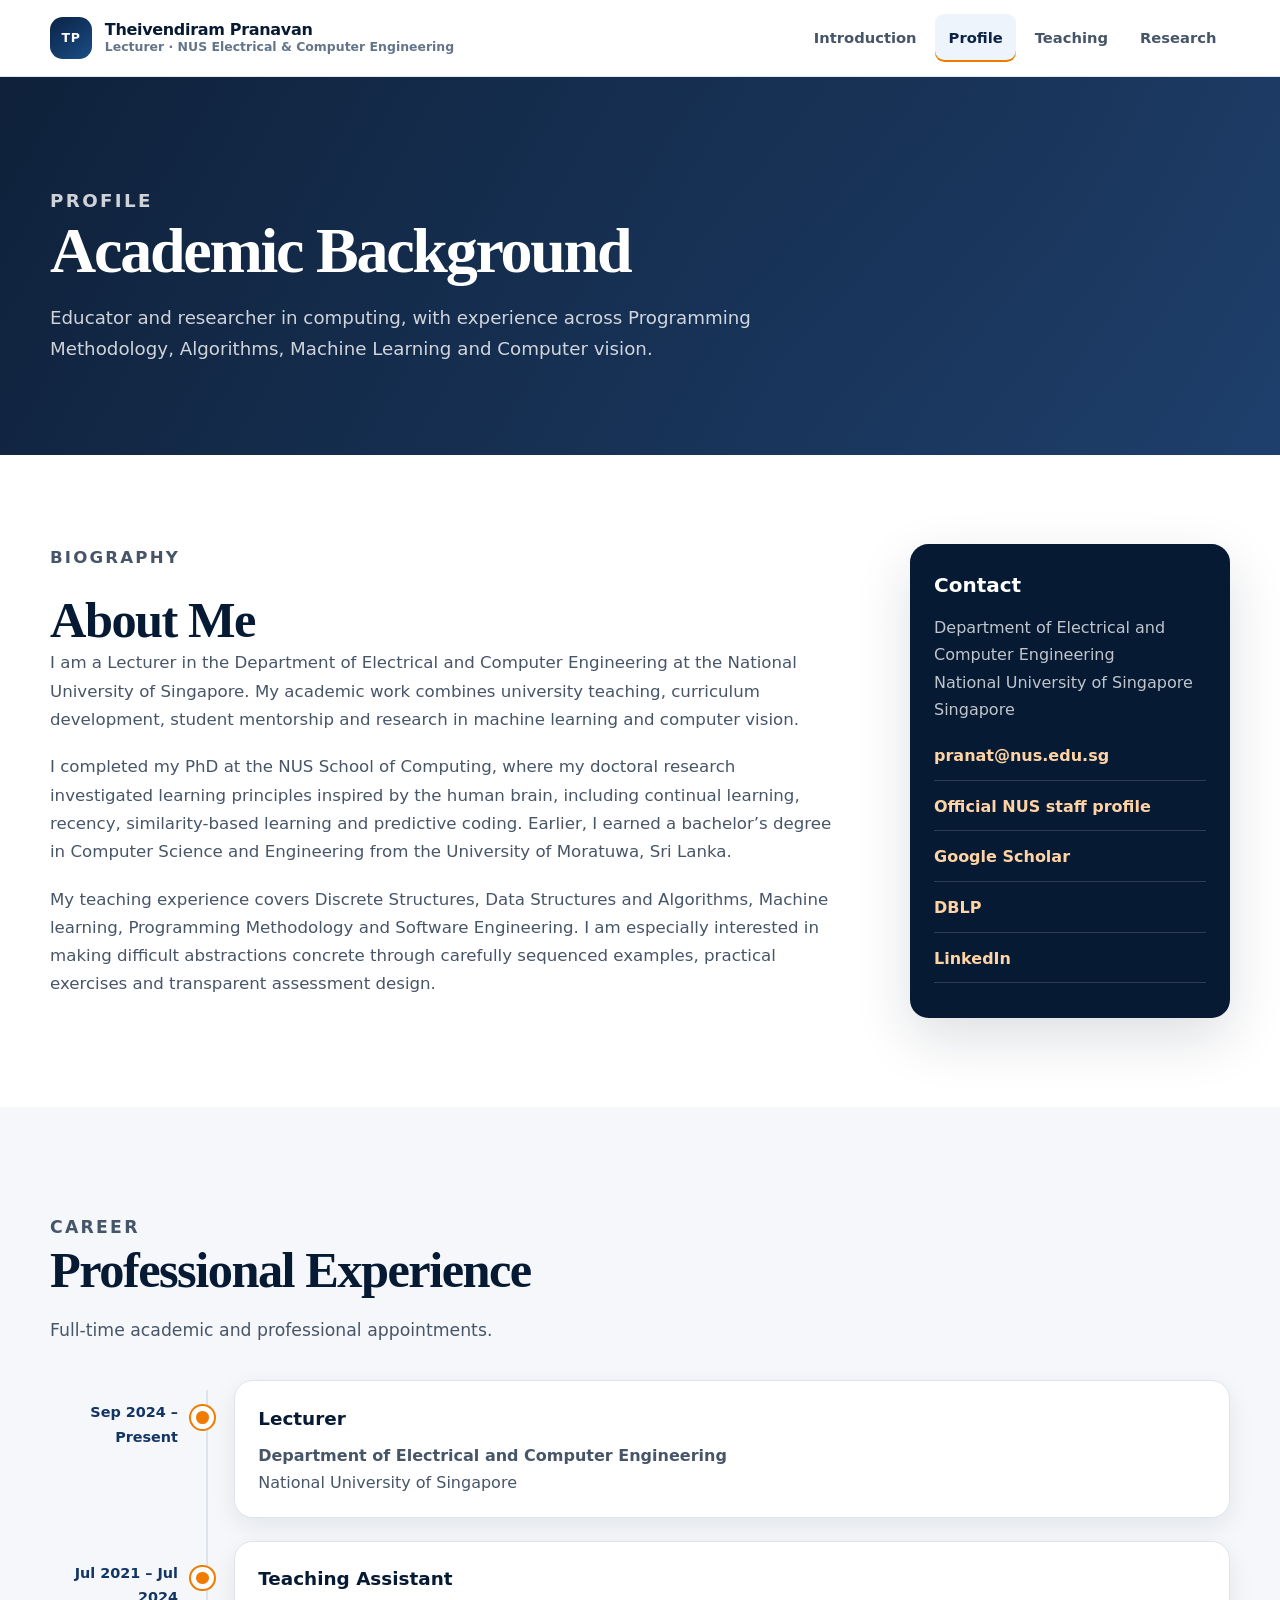
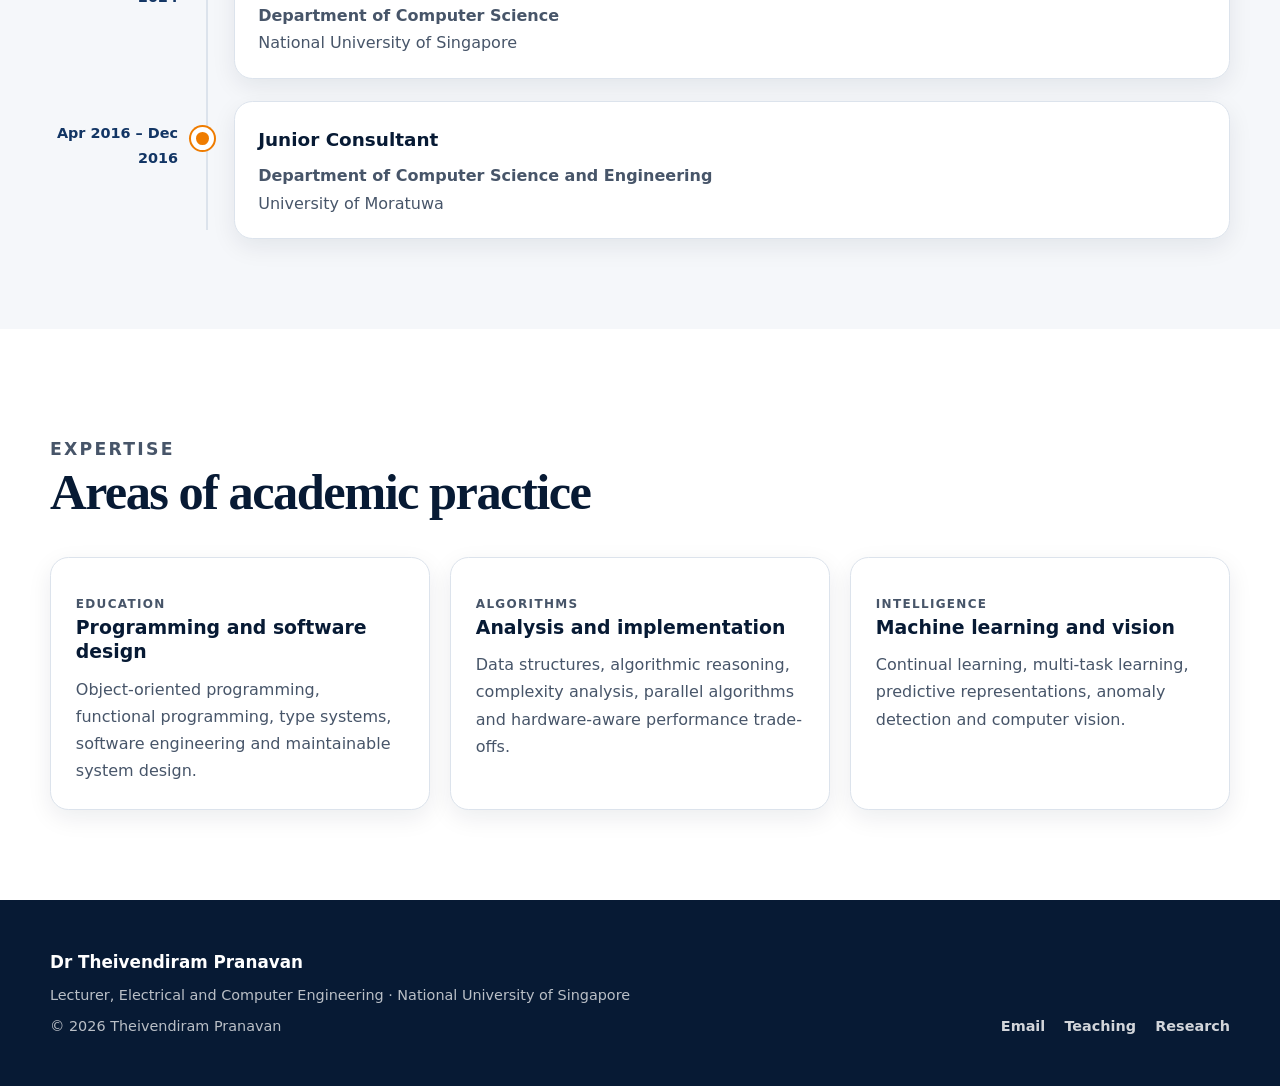
==== commit 70215fce: "Remove redundant grid from profile.html" ====
--- a/profile.html
+++ b/profile.html
@@ -50,25 +50,25 @@
         <p>My teaching experience covers Discrete Structures, Data Structures and Algorithms, Machine learning,
           Programming Methodology and Software Engineering. I am especially interested in making difficult
           abstractions concrete through carefully sequenced examples, practical exercises and transparent assessment design.</p>
-        <div class="detail-grid" style="margin-top: 2.4rem;">
-          <article class="detail-block">
-            <h3>Current appointment</h3>
-            <p>Lecturer, Department of Electrical and Computer Engineering, College of Design and Engineering, NUS.</p>
-          </article>
-          <article class="detail-block">
-            <h3>Research areas</h3>
-            <p>Machine learning, Computer vision, Continual learning, Predictive Coding and Representation
-              Learning.</p>
-          </article>
-          <article class="detail-block">
-            <h3>Education</h3>
-            <p>PhD, Computer Science, National University of Singapore; BSc, Computer Science and Engineering, University of Moratuwa.</p>
-          </article>
-          <article class="detail-block">
-            <h3>Academic contribution</h3>
-            <p>Course design and coordination, project supervision, curriculum development and student mentoring.</p>
-          </article>
-        </div>
+<!--        <div class="detail-grid" style="margin-top: 2.4rem;">-->
+<!--          <article class="detail-block">-->
+<!--            <h3>Current appointment</h3>-->
+<!--            <p>Lecturer, Department of Electrical and Computer Engineering, College of Design and Engineering, NUS.</p>-->
+<!--          </article>-->
+<!--          <article class="detail-block">-->
+<!--            <h3>Research areas</h3>-->
+<!--            <p>Machine learning, Computer vision, Continual learning, Predictive Coding and Representation-->
+<!--              Learning.</p>-->
+<!--          </article>-->
+<!--          <article class="detail-block">-->
+<!--            <h3>Education</h3>-->
+<!--            <p>PhD, Computer Science, National University of Singapore; BSc, Computer Science and Engineering, University of Moratuwa.</p>-->
+<!--          </article>-->
+<!--          <article class="detail-block">-->
+<!--            <h3>Academic contribution</h3>-->
+<!--            <p>Course design and coordination, project supervision, curriculum development and student mentoring.</p>-->
+<!--          </article>-->
+<!--        </div>-->
       </div>
       <aside class="sidebar-card" aria-label="Contact and academic links">
         <h2>Contact</h2>
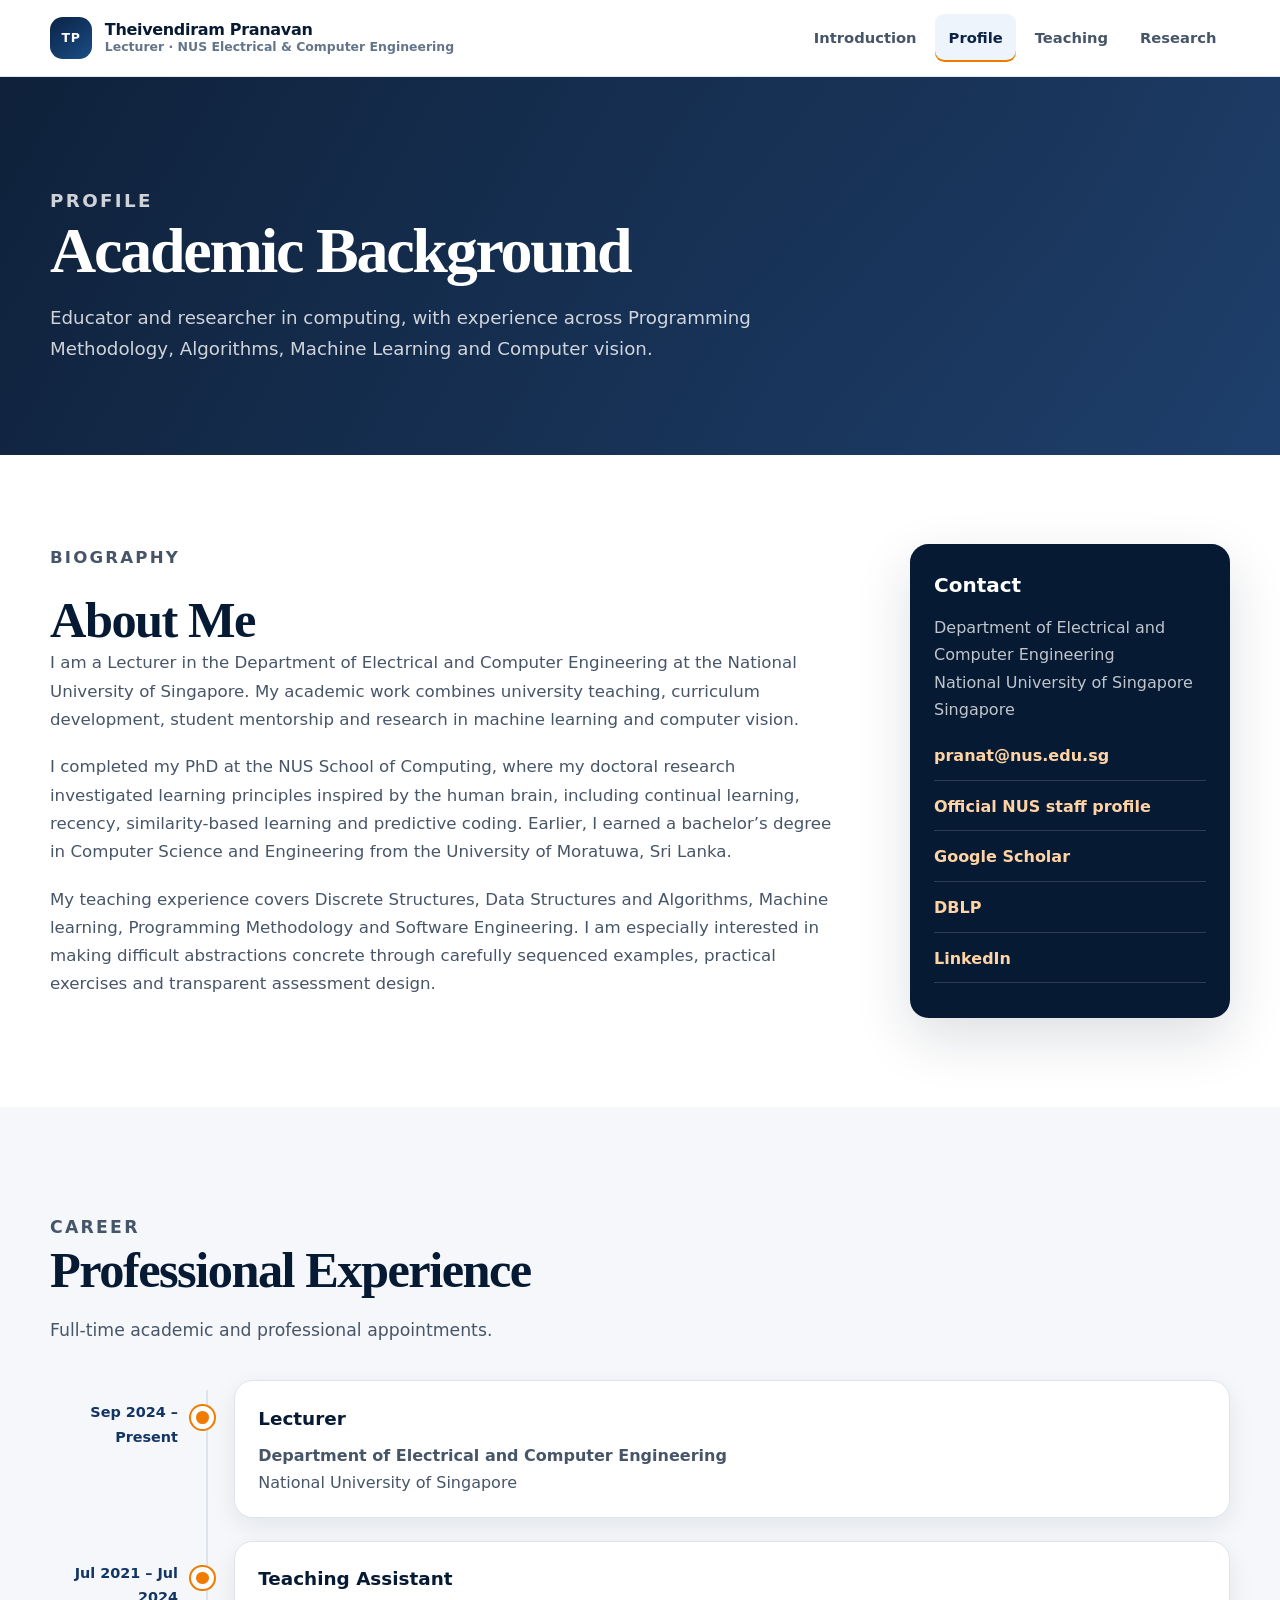
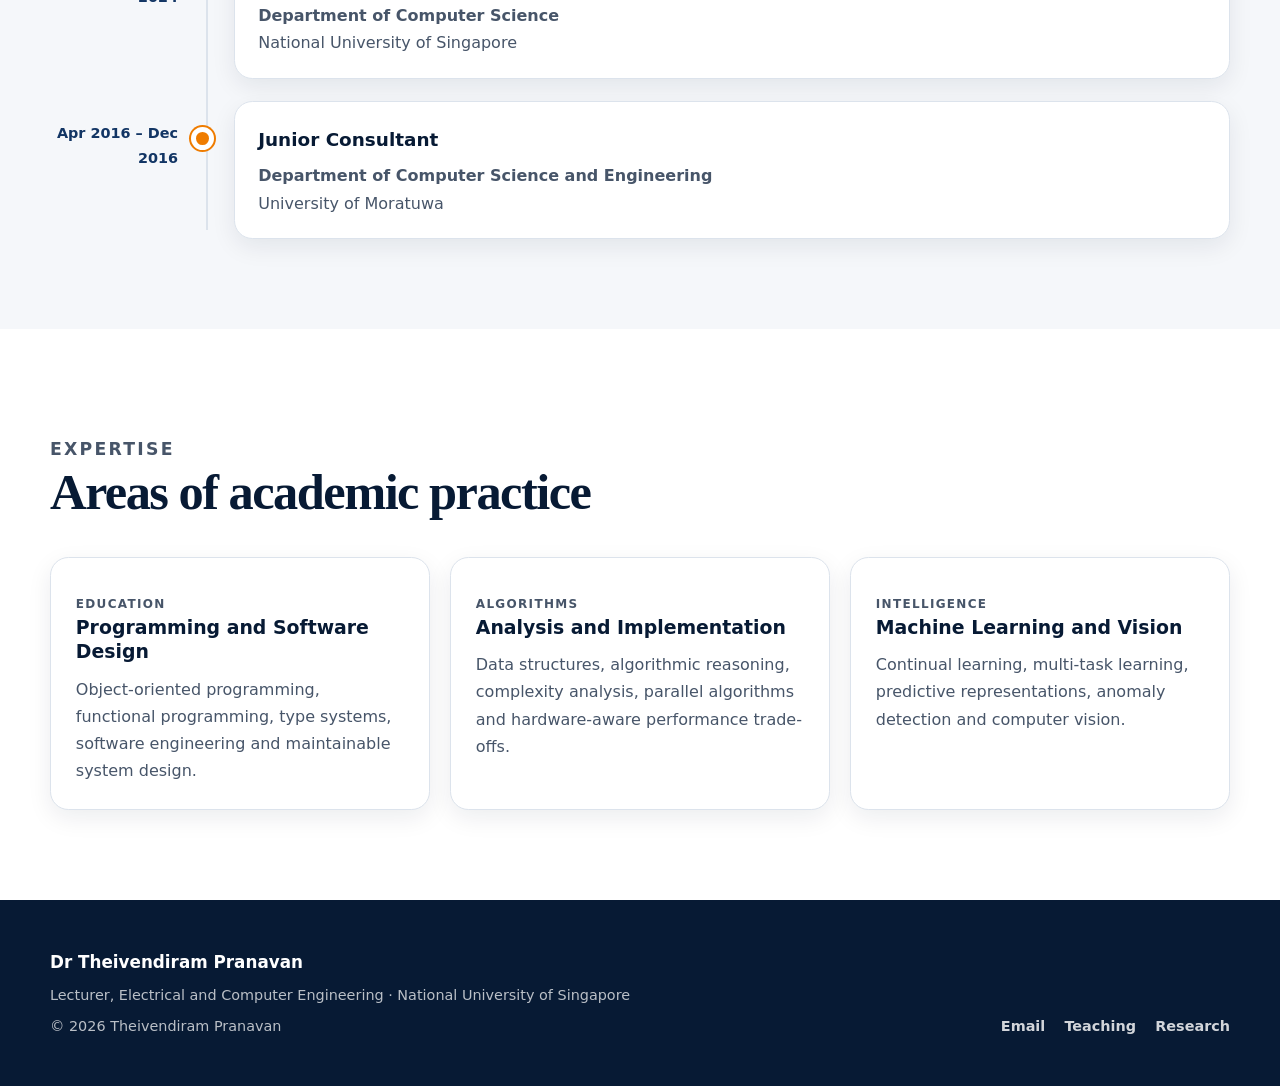
==== commit a7468300: "Remove and fix text in pages" ====
--- a/profile.html
+++ b/profile.html
@@ -138,9 +138,9 @@
         <h2>Areas of academic practice</h2>
       </div>
       <div class="card-grid">
-        <article class="card"><p class="card-kicker">Education</p><h3>Programming and software design</h3><p>Object-oriented programming, functional programming, type systems, software engineering and maintainable system design.</p></article>
-        <article class="card"><p class="card-kicker">Algorithms</p><h3>Analysis and implementation</h3><p>Data structures, algorithmic reasoning, complexity analysis, parallel algorithms and hardware-aware performance trade-offs.</p></article>
-        <article class="card"><p class="card-kicker">Intelligence</p><h3>Machine learning and vision</h3><p>Continual learning, multi-task learning, predictive representations, anomaly detection and computer vision.</p></article>
+        <article class="card"><p class="card-kicker">Education</p><h3>Programming and Software Design</h3><p>Object-oriented programming, functional programming, type systems, software engineering and maintainable system design.</p></article>
+        <article class="card"><p class="card-kicker">Algorithms</p><h3>Analysis and Implementation</h3><p>Data structures, algorithmic reasoning, complexity analysis, parallel algorithms and hardware-aware performance trade-offs.</p></article>
+        <article class="card"><p class="card-kicker">Intelligence</p><h3>Machine Learning and Vision</h3><p>Continual learning, multi-task learning, predictive representations, anomaly detection and computer vision.</p></article>
       </div>
     </div>
   </section>
